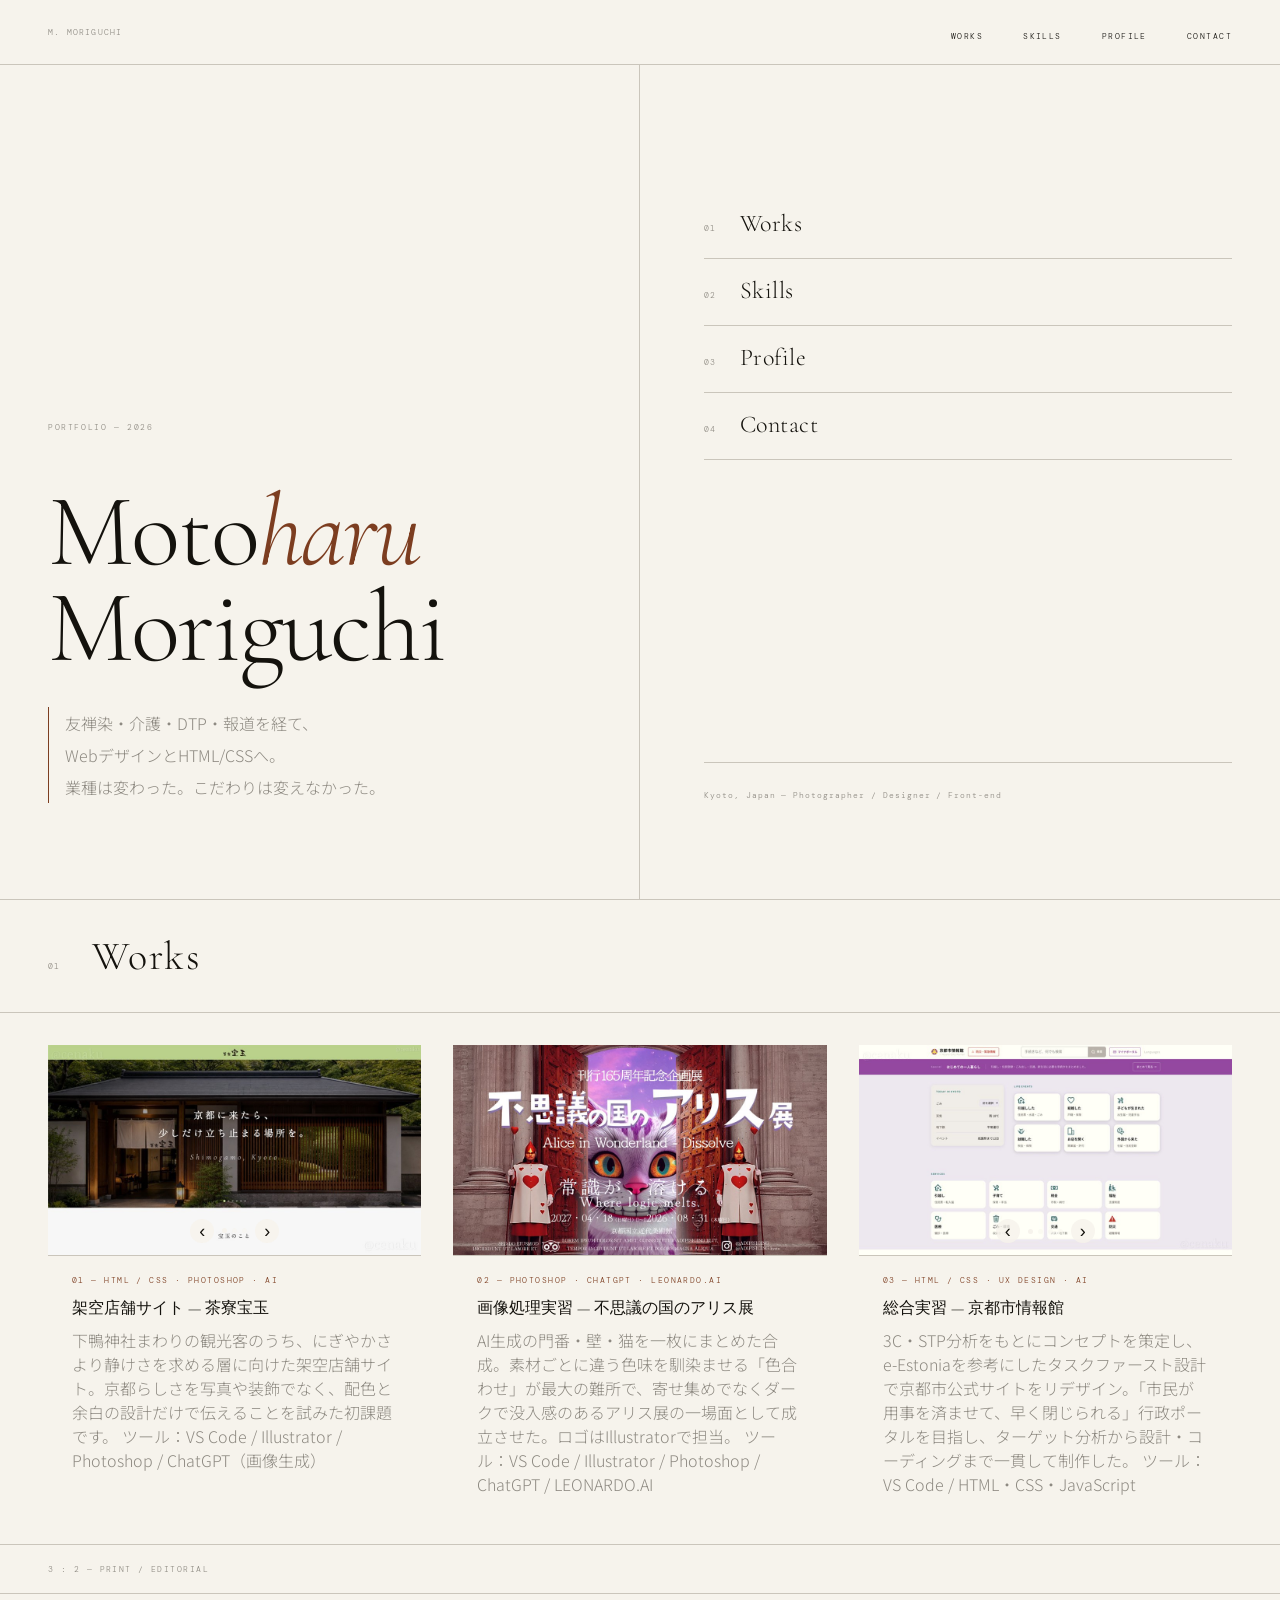
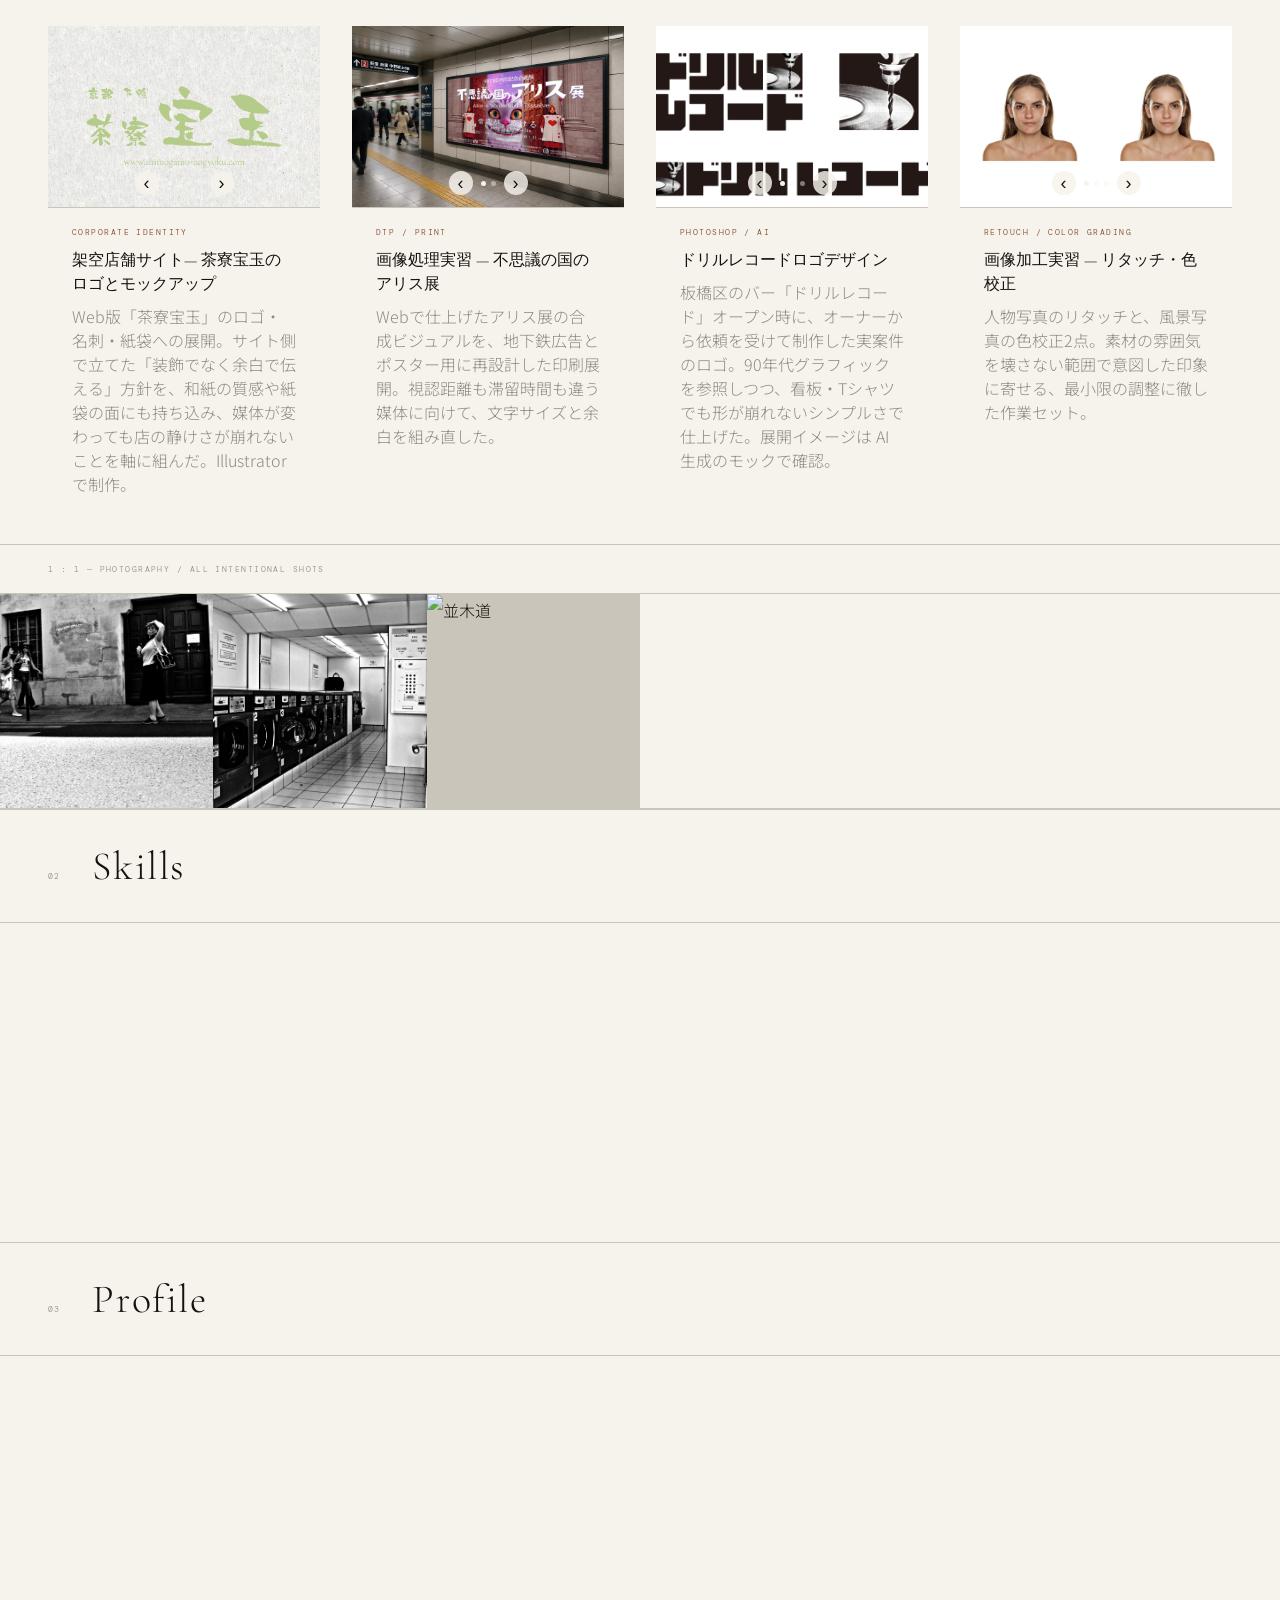
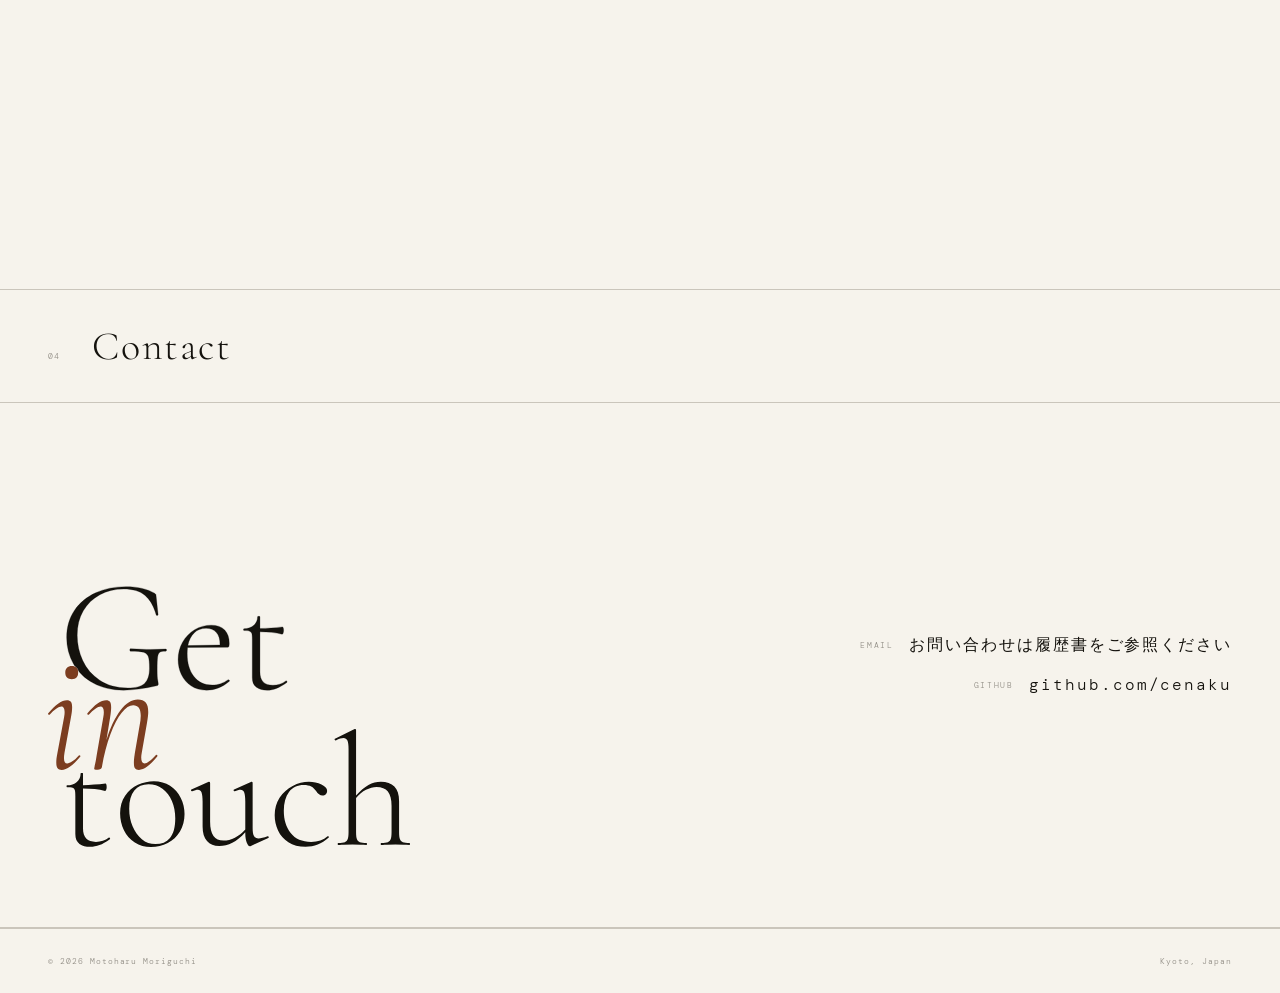
==== portfolio_index/index.html @ 26dca878 "portfolio complete" ====
<!doctype html>
<html lang="ja">
  <head>
    <meta charset="UTF-8" />
    <meta name="viewport" content="width=device-width, initial-scale=1.0" />
    <title>Motoharu Moriguchi — Portfolio</title>
    <link rel="preconnect" href="https://fonts.googleapis.com" />
    <link rel="preconnect" href="https://fonts.gstatic.com" crossorigin />
    <link
      href="https://fonts.googleapis.com/css2?family=Cormorant+Garamond:ital,wght@0,300;0,400;0,600;1,300;1,400&family=Noto+Sans+JP:wght@300;400&family=DM+Mono:wght@300;400&display=swap"
      rel="stylesheet"
    />
    <link rel="stylesheet" href="style.css" />
  </head>
  <body>
    <!-- HEADER -->
    <header>
      <div class="logo label">M. Moriguchi</div>
      <nav>
        <ul>
          <li><a href="#works">Works</a></li>
          <li><a href="#skills">Skills</a></li>
          <li><a href="#profile">Profile</a></li>
          <li><a href="#contact">Contact</a></li>
        </ul>
      </nav>
    </header>

    <!-- HERO -->
    <section id="hero">
      <div class="hero-left">
        <div class="hero-issue label">Portfolio — 2026</div>
        <h1 class="hero-name serif">Moto<em>haru</em><br />Moriguchi</h1>
        <p class="hero-desc">
          友禅染・介護・DTP・報道を経て、<br />
          WebデザインとHTML/CSSへ。<br />
          業種は変わった。こだわりは変えなかった。
        </p>
      </div>
      <div class="hero-right">
        <ul class="hero-index">
          <li>
            <a href="#works" class="hero-index-item">
              <span class="hero-index-num mono">01</span>
              <span class="hero-index-label serif">Works</span>
            </a>
          </li>
          <li>
            <a href="#skills" class="hero-index-item">
              <span class="hero-index-num mono">02</span>
              <span class="hero-index-label serif">Skills</span>
            </a>
          </li>
          <li>
            <a href="#profile" class="hero-index-item">
              <span class="hero-index-num mono">03</span>
              <span class="hero-index-label serif">Profile</span>
            </a>
          </li>
          <li>
            <a href="#contact" class="hero-index-item">
              <span class="hero-index-num mono">04</span>
              <span class="hero-index-label serif">Contact</span>
            </a>
          </li>
        </ul>
        <div class="hero-bottom mono">
          Kyoto, Japan — Photographer / Designer / Front-end
        </div>
      </div>
    </section>

    <!-- WORKS -->
    <section id="works">
      <div class="section-header">
        <span class="section-num label">01</span>
        <h2 class="section-title serif">Works</h2>
      </div>

      <div class="works-grid-wide works-list">
        <!-- 01 Saryo -->
        <li class="work-item fade-in">
          <div class="work-thumb r-16-9 work-slider" data-total="3">
            <div class="work-slides">
              <img
                src="../assets/work/work_saryo_1.jpg"
                alt="架空茶寮サイト 1"
              />
              <img
                src="../assets/work/work_saryo_2.jpg"
                alt="架空茶寮サイト 2"
              />
              <img
                src="../assets/work/work_saryo_3.jpg"
                alt="架空茶寮サイト 3"
              />
            </div>
            <div class="slider-nav">
              <button class="slider-btn slider-prev" aria-label="前へ">
                ‹
              </button>
              <div class="slider-dots">
                <span class="slider-dot active"></span>
                <span class="slider-dot"></span>
                <span class="slider-dot"></span>
              </div>
              <button class="slider-btn slider-next" aria-label="次へ">
                ›
              </button>
            </div>
          </div>
          <div class="work-meta">
            <div class="work-tag">01 — HTML / CSS · Photoshop · AI</div>
            <h3 class="work-title serif">架空店舗サイト — 茶寮宝玉</h3>
            <p class="work-desc">
              下鴨神社まわりの観光客のうち、にぎやかさより静けさを求める層に向けた架空店舗サイト。京都らしさを写真や装飾でなく、配色と余白の設計だけで伝えることを試みた初課題です。
              ツール：VS Code / Illustrator / Photoshop / ChatGPT（画像生成）
            </p>
          </div>
        </li>

        <!-- 02 Alice -->
        <li class="work-item fade-in">
          <div class="work-thumb r-16-9">
            <img
              src="../assets/work/work_alice_1.jpg"
              alt="不思議の国のアリス展"
            />
          </div>
          <div class="work-meta">
            <div class="work-tag">02 — Photoshop · ChatGPT · LEONARDO.AI</div>
            <h3 class="work-title serif">
              画像処理実習 — 不思議の国のアリス展
            </h3>
            <p class="work-desc">
              AI生成の門番・壁・猫を一枚にまとめた合成。素材ごとに違う色味を馴染ませる「色合わせ」が最大の難所で、寄せ集めでなくダークで没入感のあるアリス展の一場面として成立させた。ロゴはIllustratorで担当。
              ツール：VS Code / Illustrator / Photoshop / ChatGPT / LEONARDO.AI
            </p>
          </div>
        </li>

        <!-- 03 Kyoto -->
        <li class="work-item fade-in">
          <div class="work-thumb r-16-9 work-slider" data-total="4">
            <div class="work-slides">
              <img src="../assets/work/work_kyoto_1.jpg" alt="京都市情報館 1" />
              <img src="../assets/work/work_kyoto_2.jpg" alt="京都市情報館 2" />
              <img src="../assets/work/work_kyoto_3.jpg" alt="京都市情報館 3" />
              <img src="../assets/work/work_kyoto_4.jpg" alt="京都市情報館 4" />
            </div>
            <div class="slider-nav">
              <button class="slider-btn slider-prev" aria-label="前へ">
                ‹
              </button>
              <div class="slider-dots">
                <span class="slider-dot active"></span>
                <span class="slider-dot"></span>
                <span class="slider-dot"></span>
                <span class="slider-dot"></span>
              </div>
              <button class="slider-btn slider-next" aria-label="次へ">
                ›
              </button>
            </div>
          </div>
          <div class="work-meta">
            <div class="work-tag">03 — HTML / CSS · UX Design · AI</div>
            <h3 class="work-title serif">総合実習 — 京都市情報館</h3>
            <p class="work-desc">
              3C・STP分析をもとにコンセプトを策定し、e-Estoniaを参考にしたタスクファースト設計で京都市公式サイトをリデザイン。「市民が用事を済ませて、早く閉じられる」行政ポータルを目指し、ターゲット分析から設計・コーディングまで一貫して制作した。
              ツール：VS Code / HTML・CSS・JavaScript
            </p>
          </div>
        </li>
      </div>

      <!-- 3:2 × 3 -->
      <div class="works-group">
        <div class="works-group-label">3 : 2 — Print / Editorial</div>
        <ul class="works-grid-wide col-4 works-list">
          <li class="work-item fade-in">
            <div class="work-thumb r-3-2 work-slider" data-total="4">
              <div class="work-slides">
                <img
                  src="../assets/work/saryo_logo_washi.png"
                  alt="茶寮宝玉 ロゴ（和紙）"
                />
                <img
                  src="../assets/work/saryo_logo_washi_green.png"
                  alt="茶寮宝玉 ロゴ（緑）"
                />
                <img
                  src="../assets/work/saryo_biz-card.png"
                  alt="茶寮宝玉 名刺モックアップ"
                />
                <img
                  src="../assets/work/washi_paperbag_logo.png"
                  alt="茶寮宝玉 紙袋モックアップ"
                />
                <img
                  src="../assets/work/saryo_tea_package.png"
                  alt="茶寮宝玉 パッケージモックアップ"
                />
              </div>
              <div class="slider-nav">
                <button class="slider-btn slider-prev" aria-label="前へ">
                  ‹
                </button>
                <div class="slider-dots">
                  <span class="slider-dot active"></span>
                  <span class="slider-dot"></span>
                  <span class="slider-dot"></span>
                  <span class="slider-dot"></span>
                </div>
                <button class="slider-btn slider-next" aria-label="次へ">
                  ›
                </button>
              </div>
            </div>
            <div class="work-meta">
              <div class="work-tag">Corporate Identity</div>
              <h3 class="work-title serif">
                架空店舗サイト— 茶寮宝玉のロゴとモックアップ
              </h3>
              <p class="work-desc">
                Web版「茶寮宝玉」のロゴ・名刺・紙袋への展開。サイト側で立てた「装飾でなく余白で伝える」方針を、和紙の質感や紙袋の面にも持ち込み、媒体が変わっても店の静けさが崩れないことを軸に組んだ。Illustratorで制作。
              </p>
            </div>
          </li>
          <li class="work-item fade-in">
            <div class="work-thumb r-3-2 work-slider" data-total="2">
              <div class="work-slides">
                <img
                  src="../assets/work/alice_subway.jpg"
                  alt="不思議の国のアリス展 地下鉄ポスター"
                />
                <img
                  src="../assets/work/Alice_poster.png"
                  alt="不思議の国のアリス展 ポスター"
                />
              </div>
              <div class="slider-nav">
                <button class="slider-btn slider-prev" aria-label="前へ">
                  ‹
                </button>
                <div class="slider-dots">
                  <span class="slider-dot active"></span>
                  <span class="slider-dot"></span>
                </div>
                <button class="slider-btn slider-next" aria-label="次へ">
                  ›
                </button>
              </div>
            </div>
            <div class="work-meta">
              <div class="work-tag">DTP / Print</div>
              <h3 class="work-title serif">
                画像処理実習 — 不思議の国のアリス展
              </h3>
              <p class="work-desc">
                Webで仕上げたアリス展の合成ビジュアルを、地下鉄広告とポスター用に再設計した印刷展開。視認距離も滞留時間も違う媒体に向けて、文字サイズと余白を組み直した。
              </p>
            </div>
          </li>
          <li class="work-item fade-in">
            <div class="work-thumb r-3-2 work-slider" data-total="3">
              <div class="work-slides">
                <img
                  src="../assets/work/drill logos.png"
                  alt="drill ロゴデザイン"
                />
                <img src="../assets/work/drill_T.png" alt="drill Tシャツ" />
                <img src="../assets/work/drill_T_2.png" alt="drill Tシャツ 2" />
              </div>
              <div class="slider-nav">
                <button class="slider-btn slider-prev" aria-label="前へ">
                  ‹
                </button>
                <div class="slider-dots">
                  <span class="slider-dot active"></span>
                  <span class="slider-dot"></span>
                  <span class="slider-dot"></span>
                </div>
                <button class="slider-btn slider-next" aria-label="次へ">
                  ›
                </button>
              </div>
            </div>
            <div class="work-meta">
              <div class="work-tag">Photoshop / Ai</div>
              <h3 class="work-title serif">ドリルレコードロゴデザイン</h3>
              <p class="work-desc">
                板橋区のバー「ドリルレコード」オープン時に、オーナーから依頼を受けて制作した実案件のロゴ。90年代グラフィックを参照しつつ、看板・Tシャツでも形が崩れないシンプルさで仕上げた。展開イメージは
                AI 生成のモックで確認。
              </p>
            </div>
          </li>
          <li class="work-item fade-in">
            <div class="work-thumb r-3-2 work-slider" data-total="3">
              <div class="work-slides">
                <img
                  src="../assets/work/nikibi_work.png"
                  alt="リタッチ Before/After"
                />
                <img
                  src="../assets/work/color_work.png"
                  alt="風景色校正 紅葉"
                />
                <img
                  src="../assets/work/light_work.png"
                  alt="風景色校正 コンクリート"
                />
              </div>
              <div class="slider-nav">
                <button class="slider-btn slider-prev" aria-label="前へ">
                  ‹
                </button>
                <div class="slider-dots">
                  <span class="slider-dot active"></span>
                  <span class="slider-dot"></span>
                  <span class="slider-dot"></span>
                </div>
                <button class="slider-btn slider-next" aria-label="次へ">
                  ›
                </button>
              </div>
            </div>
            <div class="work-meta">
              <div class="work-tag">Retouch / Color Grading</div>
              <h3 class="work-title serif">画像加工実習 — リタッチ・色校正</h3>
              <p class="work-desc">
                人物写真のリタッチと、風景写真の色校正2点。素材の雰囲気を壊さない範囲で意図した印象に寄せる、最小限の調整に徹した作業セット。
              </p>
            </div>
          </li>
        </ul>
      </div>

      <!-- 1:1 × 6 -->
      <!-- 1:1 × 6 -->
      <div class="works-group">
        <div class="works-group-label">1 : 1 — Photography / All intentional shots</div>
        <ul class="works-grid-square works-list">
          <li class="work-item fade-in">
            <div class="work-thumb r-1-1">
              <img src="../assets/work/looking-rgb-2.png" alt="路地" />
              <p class="work-desc">パリ。CONTAX Tvs Digitalを持って歩いていた頃。</p>
            </div>
            <div class="work-meta">
              <div class="work-tag">Photography</div>
              <h3 class="work-title serif">路地</h3>
              <p class="work-desc"></p>
            </div>
          </li>
          <li class="work-item fade-in">
            <div class="work-thumb r-1-1">
              <img src="../assets/work/491.png" alt="コインランドリー" />
              <p class="work-desc">パリ。CONTAX Tvs Digitalを持って歩いていた頃。</p>
            </div>
            <div class="work-meta">
              <div class="work-tag">Photography</div>
              <h3 class="work-title serif">コインランドリー</h3>
              <p class="work-desc"></p>
            </div>
          </li>
          <li class="work-item fade-in">
            <div class="work-thumb r-1-1">
              <img src="../assets/work/161020HDR2.png" alt="並木道" />
              <p class="work-desc">滋賀、奥琵琶湖。秋。</p>
            </div>
            <div class="work-meta">
              <div class="work-tag">Photography</div>
              <h3 class="work-title serif">並木道</h3>
              <p class="work-desc"></p>
            </div>
          </li>
          <li class="work-item fade-in">
            <div class="work-thumb r-1-1">
              <img src="../assets/work/DSC00030.png" alt="工具" />
              <p class="work-desc">革小物制作用の道具をクローズアップ。質感と重量感を木目の背景で。Shopify販売ページ用。</p>

            </div>
            <div class="work-meta">
              <div class="work-tag">Photography</div>
              <h3 class="work-title serif">工具</h3>
              <p class="work-desc"></p>
            </div>
          </li>
          <li class="work-item fade-in">
            <div class="work-thumb r-1-1">
              <img src="../assets/work/SDIM0994.png" alt="紫陽花" />
              <p class="work-desc">野外、木漏れ日のみ。フラッシュなし。背景を限界まで整理した。</p>
            </div>
            <div class="work-meta">
              <div class="work-tag">Photography</div>
              <h3 class="work-title serif">紫陽花</h3>
              <p class="work-desc"></p>
            </div>
          </li>
          <li class="work-item fade-in">
            <div class="work-thumb r-1-1">
              <img src="../assets/work/SDIM1585-2.png" alt="壁" />
              <p class="work-desc">京都駅バス停付近。光と色の重なりを狙った一枚。</p>
            </div>
            <div class="work-meta">
              <div class="work-tag">Photography</div>
              <h3 class="work-title serif">フェンス</h3>
              <p class="work-desc"></p>
            </div>
          </li>
        </ul>
      </div>
    </section>

    <!-- SKILLS -->
    <section id="skills">
      <div class="section-header">
        <span class="section-num label">02</span>
        <h2 class="section-title serif">Skills</h2>
      </div>
      <div class="skills-inner">
        <div class="skills-col fade-in">
          <div class="skills-col-title label">Design & Production</div>
          <ul class="skill-list">
            <li class="skill-row">
              <span class="skill-name">Photoshop</span>
              <div class="skill-right">
                <div class="skill-level">
                  <div class="skill-fill" style="width: 80%"></div>
                </div>
                <span class="skill-tier">実務</span>
              </div>
            </li>
            <li class="skill-row">
              <span class="skill-name">Illustrator</span>
              <div class="skill-right">
                <div class="skill-level">
                  <div class="skill-fill" style="width: 80%"></div>
                </div>
                <span class="skill-tier">実務</span>
              </div>
            </li>
            <li class="skill-row">
              <span class="skill-name">DTP / Print Output</span>
              <div class="skill-right">
                <div class="skill-level">
                  <div class="skill-fill" style="width: 100%"></div>
                </div>
                <span class="skill-tier">実務</span>
              </div>
            </li>
          </ul>
        </div>
        <div class="skills-col fade-in">
          <div class="skills-col-title label">Web & Code</div>
          <ul class="skill-list">
            <li class="skill-row">
              <span class="skill-name">HTML / CSS</span>
              <div class="skill-right">
                <div class="skill-level">
                  <div class="skill-fill" style="width: 60%"></div>
                </div>
                <span class="skill-tier">訓練</span>
              </div>
            </li>
            <li class="skill-row">
              <span class="skill-name">Web Editing</span>
              <div class="skill-right">
                <div class="skill-level">
                  <div class="skill-fill" style="width: 80%"></div>
                </div>
                <span class="skill-tier">実務</span>
              </div>
            </li>
            <li class="skill-row">
              <span class="skill-name">AI Tools</span>
              <div class="skill-right">
                <div class="skill-level">
                  <div class="skill-fill" style="width: 80%"></div>
                </div>
                <span class="skill-tier">自学</span>
              </div>
            </li>
          </ul>
        </div>
      </div>
    </section>

    <!-- PROFILE -->
    <section id="profile">
      <div class="section-header">
        <span class="section-num label">03</span>
        <h2 class="section-title serif">Profile</h2>
      </div>
      <div class="profile-inner">
        <div class="profile-main fade-in">
          <p class="profile-lead serif">
            異色に見えるキャリアが、<br />
            自分の中では<em>一本の線</em>でつながっています。
          </p>
          <p class="profile-body">
            友禅染の職人として10年。先を読んで今の一手を決める「段取り」の感覚は、介護・DTP・新聞社のWeb編集と業種が変わっても変えていません。今はHTML/CSSを軸に、これまでの経験を束ねられる環境を探しています。
          </p>
        </div>
        <div class="profile-side fade-in">
          <div class="profile-side-title label">Career</div>
          <ul class="career-list">
            <li class="career-item">
              <div class="career-year mono">2003 – 2012</div>
              <div class="career-role">友禅染職人 / 森口華弘</div>
            </li>
            <li class="career-item">
              <div class="career-year mono">2014 – 2019</div>
              <div class="career-role">介護福祉士 / SOMPOケア</div>
            </li>
            <li class="career-item">
              <div class="career-year mono">2021 – 2022</div>
              <div class="career-role">印刷出力 / Pod株式会社</div>
            </li>
            <li class="career-item">
              <div class="career-year mono">2022 – 2025</div>
              <div class="career-role">Web編集 / 京都新聞社</div>
            </li>
            <li class="career-item">
              <div class="career-year mono">2026 –04</div>
              <div class="career-role">Web制作 職業訓練修了</div>
            </li>
          </ul>
        </div>
      </div>
    </section>

    <!-- CONTACT -->
    <section id="contact">
      <div class="section-header">
        <span class="section-num label">04</span>
        <h2 class="section-title serif">Contact</h2>
      </div>
      <div class="contact-inner">
        <img
          src="../assets/get_in_touch.svg"
          alt="Get in touch."
          class="contact-headline-svg"
        />
        <ul class="contact-links">
          <li>
            <a href="#" class="contact-link">
              <span class="contact-link-label">Email</span>
              お問い合わせは履歴書をご参照ください
            </a>
          </li>
          <li>
            <a
              href="https://github.com/ユーザー名"
              class="contact-link"
              target="_blank"
            >
              <span class="contact-link-label">GitHub</span>
              github.com/cenaku
            </a>
          </li>
        </ul>
      </div>
    </section>

    <!-- MODAL -->
    <div id="work-modal" aria-hidden="true">
      <div class="work-modal-overlay"></div>
      <div class="work-modal-inner">
        <button class="work-modal-close" aria-label="閉じる">×</button>
        <div class="work-modal-slider">
          <div class="work-modal-slides"></div>
          <div class="modal-nav">
            <button class="modal-btn modal-prev" aria-label="前へ">‹</button>
            <button class="modal-btn modal-next" aria-label="次へ">›</button>
          </div>
          <div class="work-modal-dots"></div>
        </div>
        <div class="work-modal-meta">
          <div class="work-modal-tag"></div>
          <h3 class="work-modal-title serif"></h3>
          <p class="work-modal-desc"></p>
          <div class="work-modal-counter mono"></div>
        </div>
      </div>
    </div>

    <!-- FOOTER -->
    <footer>
      <span class="mono">© 2026 Motoharu Moriguchi</span>
      <span class="mono">Kyoto, Japan</span>
    </footer>

    <script>
      // Fade-in
      const observer = new IntersectionObserver(
        (entries) => {
          entries.forEach((entry, i) => {
            if (entry.isIntersecting) {
              setTimeout(() => entry.target.classList.add("visible"), i * 100);
            }
          });
        },
        { threshold: 0.1 },
      );
      document
        .querySelectorAll(".fade-in")
        .forEach((el) => observer.observe(el));

      // Card thumbnail sliders
      document.querySelectorAll(".work-slider").forEach((slider) => {
        const slides = slider.querySelector(".work-slides");
        const dots = slider.querySelectorAll(".slider-dot");
        const total = parseInt(slider.dataset.total);
        let current = 0;

        function goTo(n) {
          current = (n + total) % total;
          slides.style.transform = `translateX(-${current * 100}%)`;
          dots.forEach((d, i) => d.classList.toggle("active", i === current));
          slider.dataset.current = current;
        }

        slider.querySelector(".slider-prev").addEventListener("click", (e) => {
          e.stopPropagation();
          goTo(current - 1);
        });
        slider.querySelector(".slider-next").addEventListener("click", (e) => {
          e.stopPropagation();
          goTo(current + 1);
        });
        dots.forEach((dot, i) => {
          dot.addEventListener("click", (e) => {
            e.stopPropagation();
            goTo(i);
          });
        });
      });

      // Modal
      const modal = document.getElementById("work-modal");
      const mSlides = modal.querySelector(".work-modal-slides");
      const mDots = modal.querySelector(".work-modal-dots");
      const mTag = modal.querySelector(".work-modal-tag");
      const mTitle = modal.querySelector(".work-modal-title");
      const mDesc = modal.querySelector(".work-modal-desc");
      const mCounter = modal.querySelector(".work-modal-counter");
      const mNav = modal.querySelector(".modal-nav");
      let mCurrent = 0,
        mTotal = 0;

      function mGoTo(n) {
        mCurrent = (n + mTotal) % mTotal;
        mSlides.style.transform = `translateX(-${mCurrent * 100}%)`;
        mDots
          .querySelectorAll(".modal-dot")
          .forEach((d, i) => d.classList.toggle("active", i === mCurrent));
        mCounter.textContent = mTotal > 1 ? `${mCurrent + 1} / ${mTotal}` : "";
      }

      function openModal(item) {
        const imgs = item.querySelectorAll(".work-thumb img");
        mTotal = imgs.length;

        mSlides.innerHTML = "";
        imgs.forEach((img) => {
          const div = document.createElement("div");
          div.className = "work-modal-slide";
          const im = document.createElement("img");
          im.src = img.src;
          im.alt = img.alt;
          div.appendChild(im);
          mSlides.appendChild(div);
        });

        mDots.innerHTML = "";
        if (mTotal > 1) {
          for (let i = 0; i < mTotal; i++) {
            const dot = document.createElement("span");
            dot.className = "modal-dot" + (i === 0 ? " active" : "");
            dot.addEventListener("click", (e) => {
              e.stopPropagation();
              mGoTo(i);
            });
            mDots.appendChild(dot);
          }
        }

        mTag.textContent = item.querySelector(".work-tag").textContent;
        mTitle.textContent = item.querySelector(".work-title").textContent;
        mDesc.textContent = item.querySelector(".work-desc").textContent;
        mNav.style.display = mTotal > 1 ? "" : "none";

        const sliderEl = item.querySelector(".work-slider");
        const startIdx = sliderEl
          ? parseInt(sliderEl.dataset.current || "0")
          : 0;

        modal.classList.add("is-open");
        modal.setAttribute("aria-hidden", "false");
        document.body.style.overflow = "hidden";
        mGoTo(startIdx);
      }

      function closeModal() {
        modal.classList.remove("is-open");
        modal.setAttribute("aria-hidden", "true");
        document.body.style.overflow = "";
      }

      document.querySelectorAll(".work-item").forEach((item) => {
        item.addEventListener("click", () => openModal(item));
      });
      modal.addEventListener("click", (e) => {
        if (!e.target.closest(".work-modal-inner")) closeModal();
      });
      modal
        .querySelector(".work-modal-close")
        .addEventListener("click", closeModal);
      modal.querySelector(".modal-prev").addEventListener("click", (e) => {
        e.stopPropagation();
        mGoTo(mCurrent - 1);
      });
      modal.querySelector(".modal-next").addEventListener("click", (e) => {
        e.stopPropagation();
        mGoTo(mCurrent + 1);
      });

      document.addEventListener("keydown", (e) => {
        if (!modal.classList.contains("is-open")) return;
        if (e.key === "Escape") closeModal();
        if (e.key === "ArrowLeft") mGoTo(mCurrent - 1);
        if (e.key === "ArrowRight") mGoTo(mCurrent + 1);
      });
    </script>
  </body>
</html>
---- portfolio_index/style.css ----
/* ============================================
   8px GRID SYSTEM
   font-size : 8 / 16 / 24 / 32 / 40 / 48 / 56 / 64 / 72 / 80 / 96 / 112px
   spacing   : 8 / 16 / 24 / 32 / 40 / 48 / 56 / 64 / 80 / 96 / 112 / 128px
   line-height: 16 / 24 / 32 / 40 / 48 / 56 / 64 / 80 / 96px
   clamp() 内の最小・最大も8の倍数で指定
============================================ */

:root {
  --ink: #14120d;
  --paper: #f6f3ec;
  --accent: #7c3d20;
  --muted: #8e8a82;
  --rule: #cac5bb;
  --surface: rgba(124, 61, 32, 0.04);
}

*, *::before, *::after { box-sizing: border-box; margin: 0; padding: 0; }
html { scroll-behavior: smooth; }

body {
  background: var(--paper);
  color: var(--ink);
  font-family: 'Noto Sans JP', sans-serif;
  font-weight: 300;
  font-size: 16px;       /* 8×2 */
  line-height: 32px;     /* 8×4 */
  overflow-x: hidden;
}

/* ── UTILITY ── */
.label {
  font-family: 'DM Mono', monospace;
  font-size: 8px;        /* 8×1 */
  line-height: 16px;     /* 8×2 */
  color: var(--muted);
  letter-spacing: 0.15em;
  text-transform: uppercase;
}

.mono {
  font-family: 'DM Mono', monospace;
  font-size: 8px;        /* 8×1 */
  line-height: 16px;
  color: var(--muted);
  letter-spacing: 0.12em;
}

.serif {
  font-family: 'Cormorant Garamond', serif;
  font-weight: 300;
}

nav ul,
.hero-index,
.contact-links,
.works-list,
.skill-list,
.career-list {
  list-style: none;
  padding: 0;
  margin: 0;
}

/* ── HEADER ── */
header {
  position: fixed;
  top: 0; left: 0; right: 0;
  z-index: 100;
  display: flex;
  justify-content: space-between;
  align-items: center;
  padding: 16px 48px;    /* 8×2 / 8×6 */
  border-bottom: 1px solid var(--rule);
  background: rgba(246, 243, 236, 0.94);
  backdrop-filter: blur(8px);
}

nav ul { display: flex; gap: 40px; } /* 8×5 */

nav a {
  font-family: 'DM Mono', monospace;
  font-size: 8px;        /* 8×1 */
  line-height: 16px;
  letter-spacing: 0.18em;
  text-transform: uppercase;
  color: var(--ink);
  text-decoration: none;
  position: relative;
  padding-bottom: 2px;
  transition: color 0.25s;
}

nav a::after {
  content: '';
  position: absolute;
  left: 0; bottom: 0;
  width: 0; height: 1px;
  background: var(--accent);
  transition: width 0.3s cubic-bezier(0.4, 0, 0.2, 1);
}
nav a:hover { color: var(--accent); }
nav a:hover::after { width: 100%; }

/* ── HERO ── */
#hero {
  min-height: 100vh;
  display: grid;
  grid-template-columns: 1fr 1fr;
  border-bottom: 1px solid var(--rule);
  padding-top: 64px;     /* header height 8×8 */
}

.hero-left {
  padding: 128px 64px 96px 48px; /* 8×16 / 8×8 / 8×12 / 8×6 */
  display: flex;
  flex-direction: column;
  justify-content: flex-end;
  border-right: 1px solid var(--rule);
}

.hero-issue {
  letter-spacing: 0.2em;
  margin-bottom: 48px;   /* 8×6 */
}

.hero-name {
  font-size: clamp(64px, 8vw, 112px); /* 8×8 〜 8×14 */
  line-height: 96px;     /* 8×12 */
  letter-spacing: -0.02em;
  margin-bottom: 32px;   /* 8×4 */
}

.hero-name em { font-style: italic; color: var(--accent); }

.hero-desc {
  max-width: 48ch;
  font-size: 16px;       /* 8×2 */
  line-height: 32px;     /* 8×4 */
  color: var(--muted);
  border-left: 1px solid var(--accent);
  padding-left: 16px;    /* 8×2 */
}

.hero-right {
  padding: 128px 48px 96px 64px;
  display: flex;
  flex-direction: column;
  justify-content: space-between;
}

.hero-index { display: flex; flex-direction: column; gap: 0; }

.hero-index-item {
  display: flex;
  align-items: baseline;
  gap: 24px;             /* 8×3 */
  padding: 16px 0;       /* 8×2 */
  border-bottom: 1px solid var(--rule);
  text-decoration: none;
  color: var(--ink);
  transition: color 0.25s, padding-left 0.25s cubic-bezier(0.4, 0, 0.2, 1);
}

.hero-index-item::after {
  content: '→';
  font-family: 'Cormorant Garamond', serif;
  font-size: 16px;       /* 8×2 */
  margin-left: auto;
  opacity: 0;
  transform: translateX(-8px); /* 8×1 */
  transition: opacity 0.25s, transform 0.25s cubic-bezier(0.4, 0, 0.2, 1);
}

.hero-index-item:hover { color: var(--accent); padding-left: 8px; } /* 8×1 */
.hero-index-item:hover::after { opacity: 1; transform: translateX(0); }

.hero-index-num { min-width: 2ch; }

.hero-index-label {
  font-size: 24px;       /* 8×3 */
  line-height: 32px;     /* 8×4 */
  letter-spacing: 0.02em;
}

.hero-bottom { padding-top: 24px; border-top: 1px solid var(--rule); } /* 8×3 */

/* ── SECTION BASE ── */
section { border-bottom: 1px solid var(--rule); }

.section-header {
  display: flex;
  align-items: baseline;
  gap: 32px;             /* 8×4 */
  padding: 32px 48px;    /* 8×4 / 8×6 */
  border-bottom: 1px solid var(--rule);
}

.section-title {
  font-size: 40px;       /* 8×5 */
  line-height: 48px;     /* 8×6 */
  letter-spacing: 0.04em;
}

/* ── WORKS ── */
.works-group-label {
  font-family: 'DM Mono', monospace;
  font-size: 8px;        /* 8×1 */
  line-height: 16px;
  letter-spacing: 0.18em;
  text-transform: uppercase;
  color: var(--muted);
  padding: 16px 48px;    /* 8×2 / 8×6 */
  border-bottom: 1px solid var(--rule);
}

.works-grid-wide {
  display: grid;
  grid-template-columns: repeat(3, 1fr);
  gap: 32px;             /* 8×4 */
  padding: 32px 48px;    /* 8×4 / 8×6 */
  border-bottom: 1px solid var(--rule);
}

.works-grid-wide.col-4 { grid-template-columns: repeat(4, 1fr); }

.works-grid-square {
  display: grid;
  grid-template-columns: repeat(6, 1fr);
  border-bottom: 1px solid var(--rule);
}



.work-item {
  cursor: pointer;
  position: relative;
  transition: background 0.3s, transform 0.35s cubic-bezier(0.4, 0, 0.2, 1), box-shadow 0.35s cubic-bezier(0.4, 0, 0.2, 1);
  overflow: hidden;
}


.work-item:hover {
  background: var(--surface);
  transform: translateY(-3px);
  box-shadow: 0 12px 40px rgba(20, 18, 13, 0.07);
  z-index: 1;
}

.work-thumb {
  width: 100%;
  background: var(--rule);
  overflow: hidden;
  position: relative;
}

.work-thumb.r-16-9 { aspect-ratio: 16/9; }
.work-thumb.r-3-2  { aspect-ratio: 3/2; }
.work-thumb.r-1-1  { aspect-ratio: 1/1; }

.work-thumb::after {
  content: 'VIEW';
  position: absolute;
  inset: 0;
  background: rgba(20, 18, 13, 0);
  display: grid;
  place-items: center;
  font-family: 'DM Mono', monospace;
  font-size: 8px;        /* 8×1 */
  letter-spacing: 0.28em;
  color: transparent;
  transition: background 0.35s ease, color 0.35s ease;
}

.work-item:hover .work-thumb::after {
  background: rgba(20, 18, 13, 0.4);
  color: var(--paper);
}

.work-thumb img {
  width: 100%;
  height: 100%;
  object-fit: cover;
  display: block;
}

/* ── SLIDER ── */
.work-slider { overflow: hidden; }

.work-slides {
  display: flex;
  height: 100%;
  transition: transform 0.45s cubic-bezier(0.4, 0, 0.2, 1);
  will-change: transform;
}

.work-slides img {
  flex-shrink: 0;
  width: 100%;
  height: 100%;
  object-fit: cover;
}

.work-thumb::after { pointer-events: none; }

.slider-nav {
  position: absolute;
  bottom: 12px;
  left: 0; right: 0;
  display: flex;
  align-items: center;
  justify-content: center;
  gap: 8px;
  z-index: 2;
  pointer-events: none;
}

.slider-btn {
  pointer-events: auto;
  background: rgba(246, 243, 236, 0.82);
  border: none;
  width: 24px; height: 24px;
  border-radius: 50%;
  cursor: pointer;
  font-size: 18px;
  line-height: 1;
  color: var(--ink);
  display: flex;
  align-items: center;
  justify-content: center;
  transition: background 0.2s;
}

.slider-btn:hover { background: var(--paper); }

.slider-dots {
  display: flex;
  gap: 5px;
  pointer-events: auto;
}

.slider-dot {
  width: 5px; height: 5px;
  border-radius: 50%;
  background: rgba(246, 243, 236, 0.45);
  cursor: pointer;
  transition: background 0.2s;
}

.slider-dot.active { background: var(--paper); }

.work-thumb-placeholder {
  width: 100%;
  height: 100%;
  display: flex;
  align-items: center;
  justify-content: center;
  font-family: 'DM Mono', monospace;
  font-size: 8px;        /* 8×1 */
  color: var(--muted);
  letter-spacing: 0.1em;
}

.work-meta {
  padding: 16px 24px;    /* 8×2 / 8×3 */
  border-top: 1px solid var(--rule);
}

.works-grid-square .work-meta { display: none; }

.work-tag {
  font-family: 'DM Mono', monospace;
  font-size: 8px;        /* 8×1 */
  line-height: 16px;
  letter-spacing: 0.18em;
  color: var(--accent);
  text-transform: uppercase;
  margin-bottom: 8px;    /* 8×1 */
}

.work-title {
  font-size: 16px;       /* 8×2 */
  line-height: 24px;     /* 8×3 */
  font-weight: 400;
  margin-bottom: 8px;    /* 8×1 */
}

.work-desc {
  font-size: 16px;       /* 8×2 */
  line-height: 24px;     /* 8×3 */
  color: var(--muted);
}

/* ── SKILLS ── */
#skills .skills-inner { display: grid; grid-template-columns: 1fr 1fr; }

.skills-col {
  padding: 48px;         /* 8×6 */
  border-right: 1px solid var(--rule);
}
.skills-col:last-child { border-right: none; }

.skills-col-title { margin-bottom: 32px; } /* 8×4 */

.skill-row {
  display: flex;
  align-items: baseline;
  justify-content: space-between;
  padding: 16px 0;       /* 8×2 */
  border-bottom: 1px solid var(--rule);
}

.skill-name {
  font-size: 16px;       /* 8×2 */
  line-height: 24px;
}

.skill-right {
  display: flex;
  align-items: center;
  gap: 10px;
}

.skill-level {
  width: 64px;
  height: 3px;
  background: var(--rule);
  position: relative;
  overflow: hidden;
}

.skill-fill {
  position: absolute;
  left: 0; top: 0; bottom: 0;
  background: linear-gradient(to right, #4a2010, var(--accent), transparent);
}

.skill-tier {
  font-family: 'DM Mono', monospace;
  font-size: 8px;
  line-height: 16px;
  letter-spacing: 0.15em;
  color: var(--muted);
}

/* ── PROFILE ── */
#profile .profile-inner { display: grid; grid-template-columns: 2fr 1fr; }

.profile-main {
  padding: 64px 48px;    /* 8×8 / 8×6 */
  border-right: 1px solid var(--rule);
}

.profile-lead {
  font-size: clamp(24px, 2.5vw, 32px); /* 8×3 〜 8×4 */
  line-height: 48px;     /* 8×6 */
  margin-bottom: 48px;   /* 8×6 */
}

.profile-lead em { font-style: italic; color: var(--accent); }

.profile-body {
  font-size: 16px;       /* 8×2 */
  line-height: 32px;     /* 8×4 */
  color: var(--muted);
  max-width: 60ch;
}

.profile-side { padding: 64px 48px; } /* 8×8 / 8×6 */

.profile-side-title { margin-bottom: 24px; } /* 8×3 */

.career-item {
  padding: 16px 0;       /* 8×2 */
  border-bottom: 1px solid var(--rule);
  transition: padding-left 0.2s cubic-bezier(0.4, 0, 0.2, 1);
}

.career-item:hover { padding-left: 8px; } /* 8×1 */

.career-role {
  font-size: 16px;       /* 8×2 */
  line-height: 24px;     /* 8×3 */
}

/* ── CONTACT ── */
#contact .contact-inner {
  padding: 80px 48px;    /* 8×10 / 8×6 */
  display: flex;
  align-items: center;
  justify-content: space-between;
}

.contact-headline-svg {
  width: 100%;
  max-width: 796px;
  height: auto;
  display: block;
}

.contact-links {
  display: flex;
  flex-direction: column;
  gap: 16px;             /* 8×2 */
  align-items: flex-end;
}

.contact-link {
  font-family: 'DM Mono', monospace;
  font-size: 16px;       /* 8×2 */
  line-height: 24px;
  letter-spacing: 0.12em;
  color: var(--ink);
  text-decoration: none;
  display: flex;
  align-items: center;
  gap: 16px;             /* 8×2 */
  transition: color 0.25s;
}

.contact-link:hover { color: var(--accent); }

.contact-link-label {
  font-size: 8px;        /* 8×1 */
  line-height: 16px;
  color: var(--muted);
  letter-spacing: 0.2em;
  text-transform: uppercase;
}

/* ── FOOTER ── */
footer {
  padding: 24px 48px;    /* 8×3 / 8×6 */
  display: flex;
  justify-content: space-between;
  align-items: center;
  border-top: 1px solid var(--rule);
}

/* ── MODAL ── */
#work-modal {
  position: fixed;
  inset: 0;
  z-index: 200;
  display: flex;
  align-items: center;
  justify-content: center;
  padding: 24px;         /* 8×3 */
  visibility: hidden;
  opacity: 0;
  overscroll-behavior: contain;
  transition: opacity 0.3s ease, visibility 0.3s ease;
}

#work-modal.is-open { visibility: visible; opacity: 1; }

.work-modal-overlay {
  position: absolute;
  inset: 0;
  background: rgba(20, 18, 13, 0.88);
  cursor: pointer;
}

.work-modal-inner {
  position: relative;
  z-index: 1;
  background: var(--paper);
  width: 100%;
  max-width: 960px;
  max-height: calc(100vh - 48px); /* 8×6 */
  overflow-y: auto;
  transform: translateY(24px);    /* 8×3 */
  transition: transform 0.35s cubic-bezier(0.4, 0, 0.2, 1);
}

#work-modal.is-open .work-modal-inner { transform: none; }

.work-modal-close {
  position: absolute;
  top: 16px; right: 16px; /* 8×2 */
  z-index: 3;
  background: rgba(246, 243, 236, 0.82);
  border: none;
  width: 32px; height: 32px; /* 8×4 */
  border-radius: 50%;
  cursor: pointer;
  font-size: 18px;
  color: var(--ink);
  display: flex;
  align-items: center;
  justify-content: center;
  transition: background 0.2s;
}

.work-modal-close:hover { background: var(--paper); }

.work-modal-slider {
  position: relative;
  aspect-ratio: 16 / 9;
  overflow: hidden;
  background: var(--ink);
}

.work-modal-slides {
  display: flex;
  height: 100%;
  transition: transform 0.45s cubic-bezier(0.4, 0, 0.2, 1);
  will-change: transform;
}

.work-modal-slide { flex-shrink: 0; width: 100%; height: 100%; }

.work-modal-slide img { width: 100%; height: 100%; object-fit: contain; display: block; }

.modal-nav {
  position: absolute;
  inset: 0;
  pointer-events: none;
  display: flex;
  align-items: center;
  justify-content: space-between;
  padding: 0 16px;       /* 8×2 */
  z-index: 2;
}

.modal-btn {
  pointer-events: auto;
  background: rgba(246, 243, 236, 0.82);
  border: none;
  width: 40px; height: 40px; /* 8×5 */
  border-radius: 50%;
  cursor: pointer;
  font-size: 24px;
  line-height: 1;
  color: var(--ink);
  display: flex;
  align-items: center;
  justify-content: center;
  transition: background 0.2s;
}

.modal-btn:hover { background: var(--paper); }

.work-modal-dots {
  position: absolute;
  bottom: 12px;          /* 8×1.5 */
  left: 0; right: 0;
  display: flex;
  justify-content: center;
  gap: 6px;
  z-index: 2;
}

.modal-dot {
  width: 6px; height: 6px;
  border-radius: 50%;
  background: rgba(246, 243, 236, 0.4);
  cursor: pointer;
  transition: background 0.2s;
}

.modal-dot.active { background: var(--paper); }

.work-modal-meta {
  padding: 24px 32px;    /* 8×3 / 8×4 */
  border-top: 1px solid var(--rule);
}

.work-modal-tag {
  font-family: 'DM Mono', monospace;
  font-size: 8px;        /* 8×1 */
  line-height: 16px;
  letter-spacing: 0.18em;
  text-transform: uppercase;
  color: var(--accent);
  margin-bottom: 8px;    /* 8×1 */
}

.work-modal-title {
  font-size: 24px;       /* 8×3 */
  line-height: 32px;     /* 8×4 */
  font-weight: 300;
  margin-bottom: 8px;    /* 8×1 */
}

.work-modal-desc {
  font-size: 16px;       /* 8×2 */
  line-height: 32px;     /* 8×4 */
  color: var(--muted);
  margin-bottom: 16px;   /* 8×2 */
}

.work-modal-counter { text-align: right; }

/* ── FADE IN ── */
.fade-in {
  opacity: 0;
  transform: translateY(16px); /* 8×2 */
  transition: opacity 0.75s cubic-bezier(0.4, 0, 0.2, 1), transform 0.75s cubic-bezier(0.4, 0, 0.2, 1);
}
.fade-in.visible { opacity: 1; transform: none; }

/* ── RESPONSIVE ── */
@media (max-width: 768px) {
  header { padding: 16px 24px; }
  nav ul { gap: 16px; }

  #hero { grid-template-columns: 1fr; }
  .hero-left {
    padding: 88px 24px 40px;
    border-right: none;
    border-bottom: 1px solid var(--rule);
  }
  .hero-issue { margin-bottom: 32px; }
  .hero-name {
    font-size: clamp(40px, 11vw, 64px);
    line-height: 56px;
    margin-bottom: 24px;
  }
  .hero-right { padding: 40px 24px; }
  .hero-index-item { padding: 16px 0; }
  .hero-index-label { font-size: 24px; line-height: 32px; }

  .section-header { padding: 16px 24px; }
  .section-title { font-size: 32px; line-height: 40px; }

  .works-grid-wide { grid-template-columns: 1fr; gap: 24px; padding: 24px; }
  .works-grid-wide.col-4 { grid-template-columns: repeat(2, 1fr); }
  .works-grid-square { grid-template-columns: repeat(3, 1fr); }

  #skills .skills-inner { grid-template-columns: 1fr; }
  .skills-col { border-right: none; border-bottom: 1px solid var(--rule); padding: 32px 24px; }

  #profile .profile-inner { grid-template-columns: 1fr; }
  .profile-main { border-right: none; border-bottom: 1px solid var(--rule); padding: 40px 24px; }
  .profile-lead { font-size: clamp(24px, 4.5vw, 32px); line-height: 40px; margin-bottom: 32px; }
  .profile-side { padding: 40px 24px; }

  #contact .contact-inner {
    flex-direction: column;
    gap: 40px;
    align-items: flex-start;
    padding: 48px 24px;
  }
  .contact-links { align-items: flex-start; }

  footer { padding: 24px; flex-direction: column; gap: 8px; align-items: flex-start; }
}

@media (hover: none) {
  .work-item:hover { transform: none; box-shadow: none; background: transparent; }
  .hero-index-item:hover { padding-left: 0; }
  .hero-index-item:hover::after { opacity: 0; transform: translateX(-8px); }
  .career-item:hover { padding-left: 0; }
}
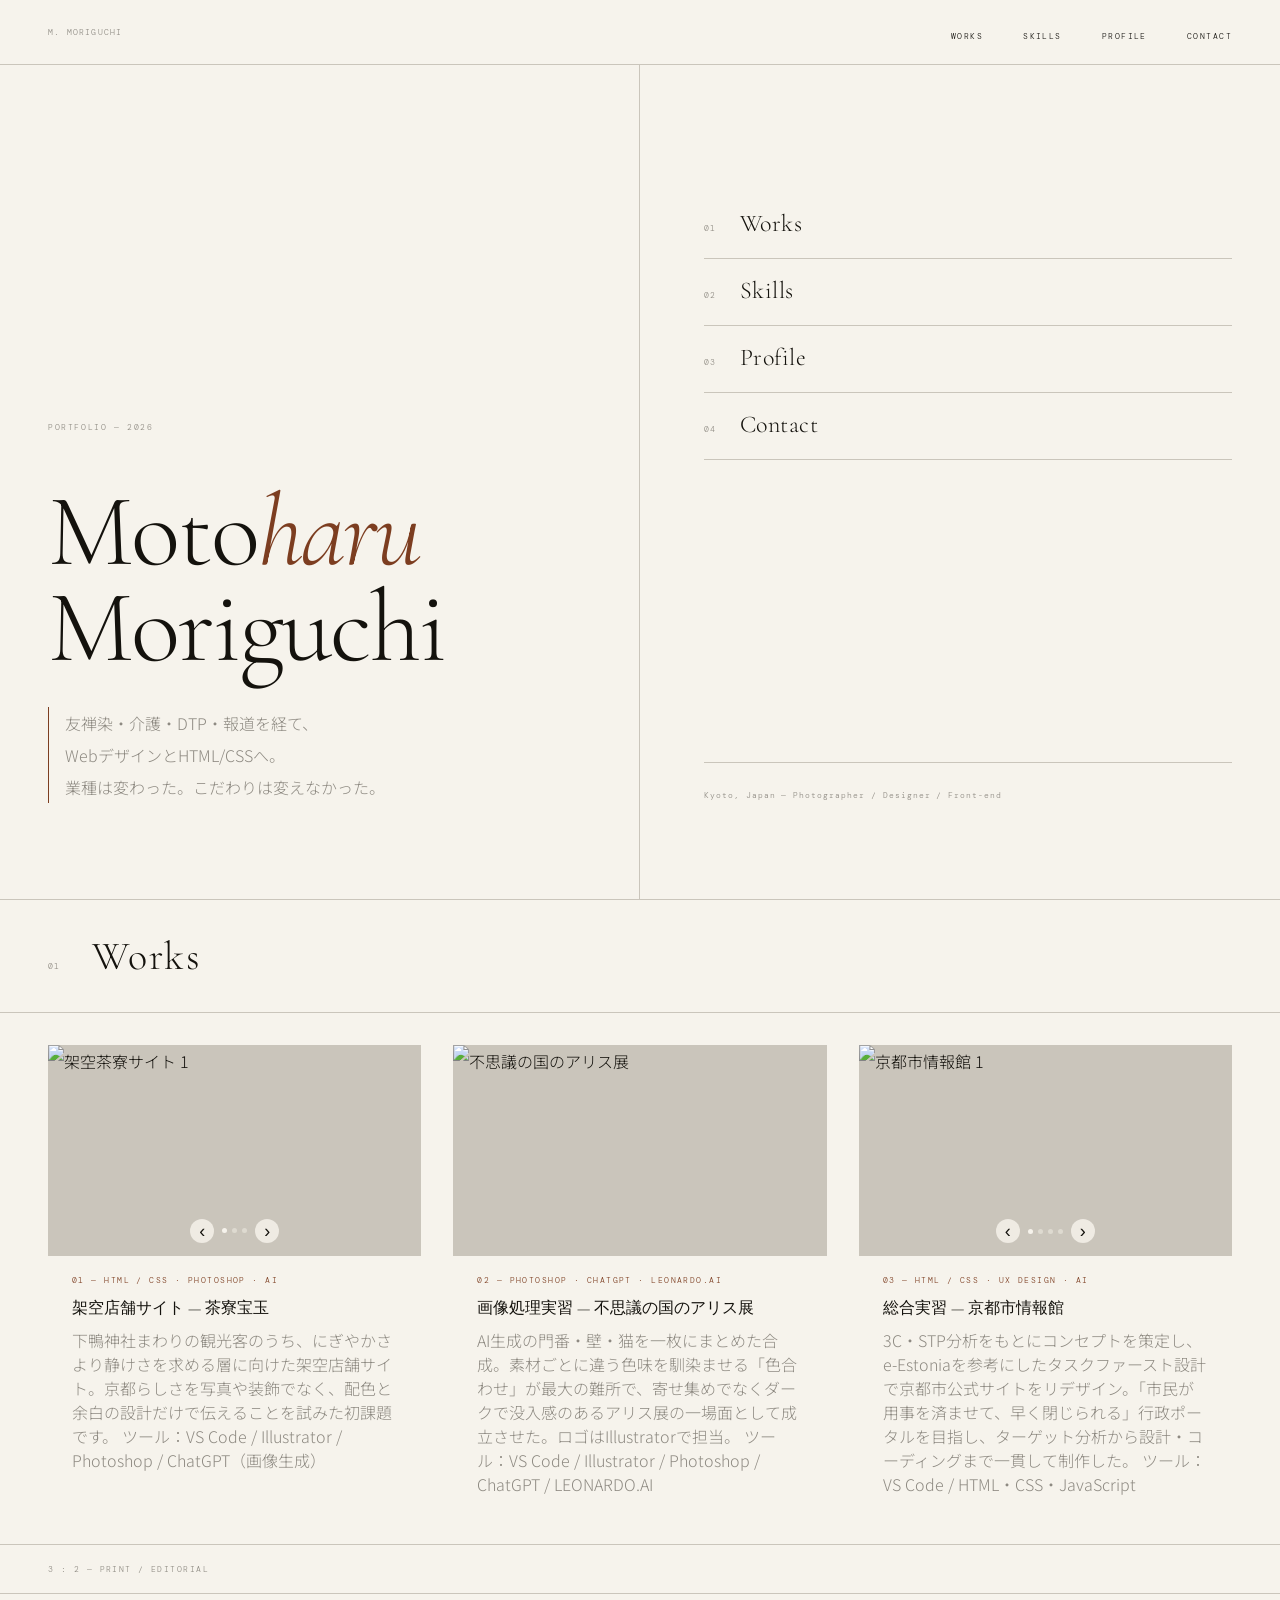
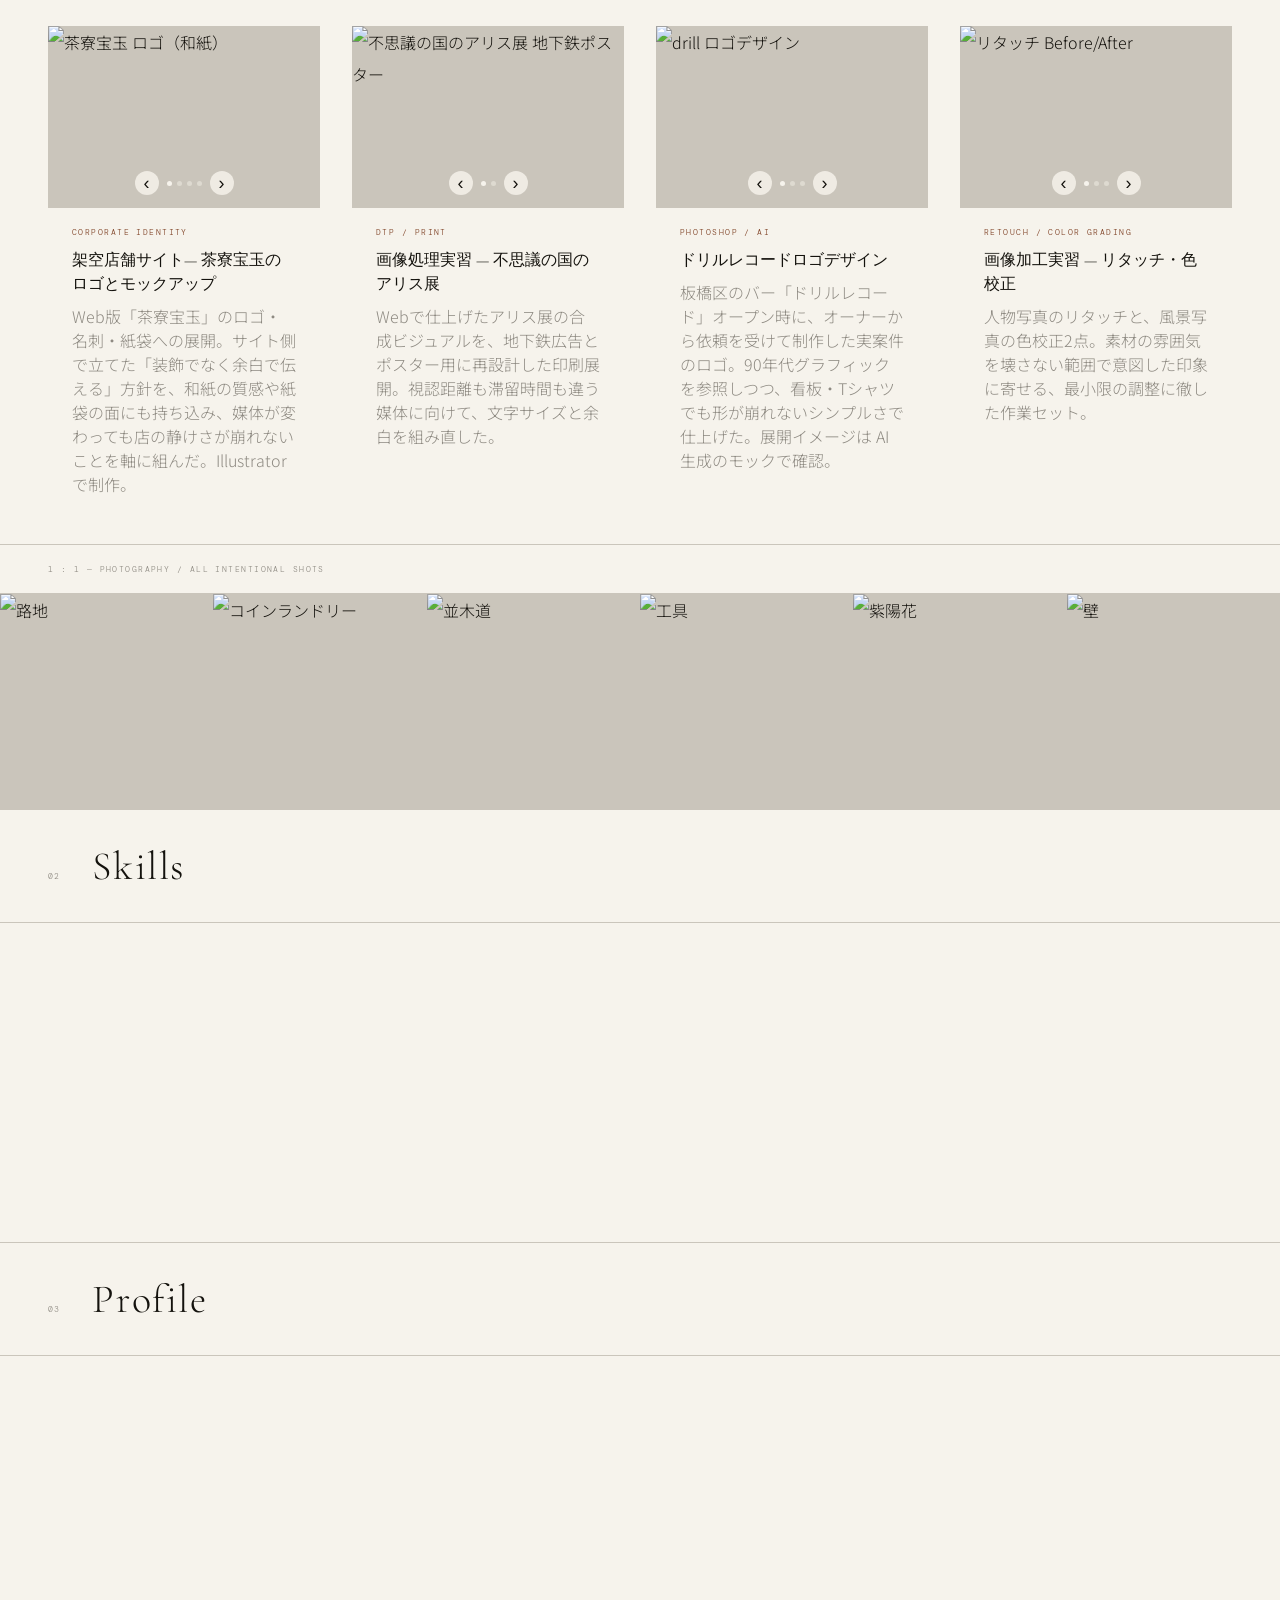
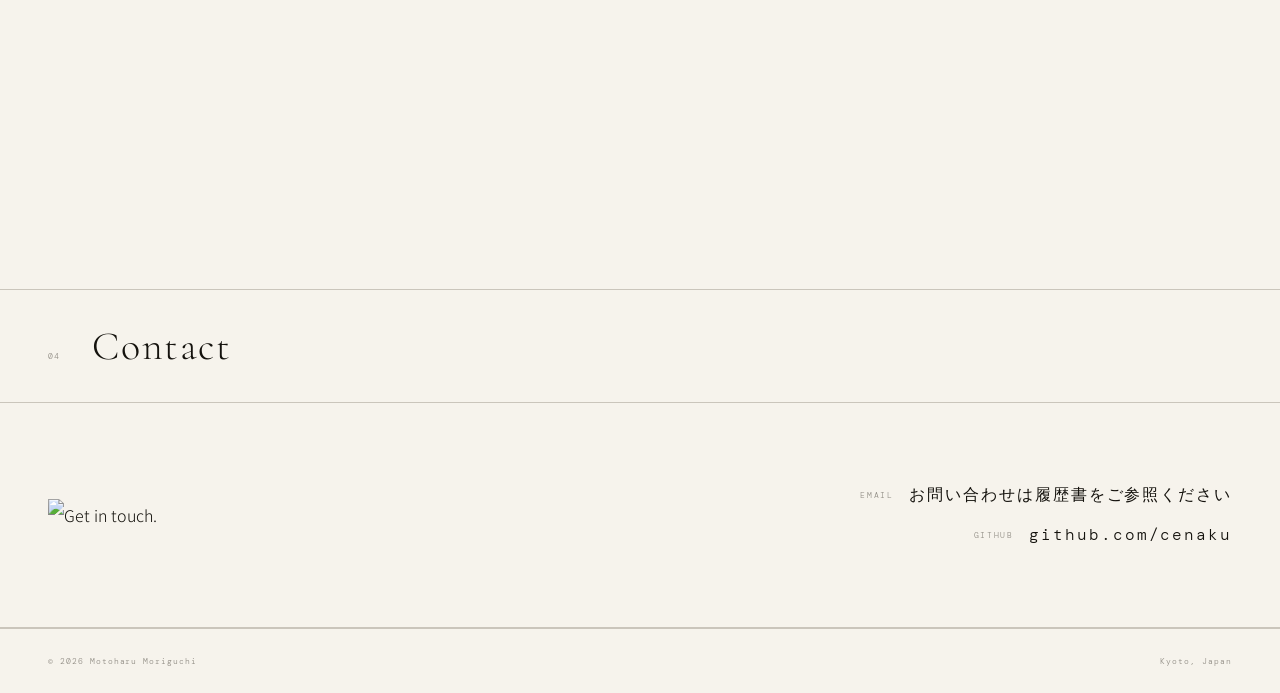
==== commit e46449a6: "fix image paths" ====
--- a/portfolio_index/index.html
+++ b/portfolio_index/index.html
@@ -83,15 +83,15 @@
           <div class="work-thumb r-16-9 work-slider" data-total="3">
             <div class="work-slides">
               <img
-                src="../assets/work/work_saryo_1.jpg"
+                src="assets/work/work_saryo_1.jpg"
                 alt="架空茶寮サイト 1"
               />
               <img
-                src="../assets/work/work_saryo_2.jpg"
+                src="assets/work/work_saryo_2.jpg"
                 alt="架空茶寮サイト 2"
               />
               <img
-                src="../assets/work/work_saryo_3.jpg"
+                src="assets/work/work_saryo_3.jpg"
                 alt="架空茶寮サイト 3"
               />
             </div>
@@ -123,7 +123,7 @@
         <li class="work-item fade-in">
           <div class="work-thumb r-16-9">
             <img
-              src="../assets/work/work_alice_1.jpg"
+              src="assets/work/work_alice_1.jpg"
               alt="不思議の国のアリス展"
             />
           </div>
@@ -143,10 +143,10 @@
         <li class="work-item fade-in">
           <div class="work-thumb r-16-9 work-slider" data-total="4">
             <div class="work-slides">
-              <img src="../assets/work/work_kyoto_1.jpg" alt="京都市情報館 1" />
-              <img src="../assets/work/work_kyoto_2.jpg" alt="京都市情報館 2" />
-              <img src="../assets/work/work_kyoto_3.jpg" alt="京都市情報館 3" />
-              <img src="../assets/work/work_kyoto_4.jpg" alt="京都市情報館 4" />
+              <img src="assets/work/work_kyoto_1.jpg" alt="京都市情報館 1" />
+              <img src="assets/work/work_kyoto_2.jpg" alt="京都市情報館 2" />
+              <img src="assets/work/work_kyoto_3.jpg" alt="京都市情報館 3" />
+              <img src="assets/work/work_kyoto_4.jpg" alt="京都市情報館 4" />
             </div>
             <div class="slider-nav">
               <button class="slider-btn slider-prev" aria-label="前へ">
@@ -182,23 +182,23 @@
             <div class="work-thumb r-3-2 work-slider" data-total="4">
               <div class="work-slides">
                 <img
-                  src="../assets/work/saryo_logo_washi.png"
+                  src="assets/work/saryo_logo_washi.png"
                   alt="茶寮宝玉 ロゴ（和紙）"
                 />
                 <img
-                  src="../assets/work/saryo_logo_washi_green.png"
+                  src="assets/work/saryo_logo_washi_green.png"
                   alt="茶寮宝玉 ロゴ（緑）"
                 />
                 <img
-                  src="../assets/work/saryo_biz-card.png"
+                  src="assets/work/saryo_biz-card.png"
                   alt="茶寮宝玉 名刺モックアップ"
                 />
                 <img
-                  src="../assets/work/washi_paperbag_logo.png"
+                  src="assets/work/washi_paperbag_logo.png"
                   alt="茶寮宝玉 紙袋モックアップ"
                 />
                 <img
-                  src="../assets/work/saryo_tea_package.png"
+                  src="assets/work/saryo_tea_package.png"
                   alt="茶寮宝玉 パッケージモックアップ"
                 />
               </div>
@@ -231,11 +231,11 @@
             <div class="work-thumb r-3-2 work-slider" data-total="2">
               <div class="work-slides">
                 <img
-                  src="../assets/work/alice_subway.jpg"
+                  src="assets/work/alice_subway.jpg"
                   alt="不思議の国のアリス展 地下鉄ポスター"
                 />
                 <img
-                  src="../assets/work/Alice_poster.png"
+                  src="assets/work/Alice_poster.png"
                   alt="不思議の国のアリス展 ポスター"
                 />
               </div>
@@ -266,11 +266,11 @@
             <div class="work-thumb r-3-2 work-slider" data-total="3">
               <div class="work-slides">
                 <img
-                  src="../assets/work/drill logos.png"
+                  src="assets/work/drill logos.png"
                   alt="drill ロゴデザイン"
                 />
-                <img src="../assets/work/drill_T.png" alt="drill Tシャツ" />
-                <img src="../assets/work/drill_T_2.png" alt="drill Tシャツ 2" />
+                <img src="assets/work/drill_T.png" alt="drill Tシャツ" />
+                <img src="assets/work/drill_T_2.png" alt="drill Tシャツ 2" />
               </div>
               <div class="slider-nav">
                 <button class="slider-btn slider-prev" aria-label="前へ">
@@ -299,15 +299,15 @@
             <div class="work-thumb r-3-2 work-slider" data-total="3">
               <div class="work-slides">
                 <img
-                  src="../assets/work/nikibi_work.png"
+                  src="assets/work/nikibi_work.png"
                   alt="リタッチ Before/After"
                 />
                 <img
-                  src="../assets/work/color_work.png"
+                  src="assets/work/color_work.png"
                   alt="風景色校正 紅葉"
                 />
                 <img
-                  src="../assets/work/light_work.png"
+                  src="assets/work/light_work.png"
                   alt="風景色校正 コンクリート"
                 />
               </div>
@@ -343,7 +343,7 @@
         <ul class="works-grid-square works-list">
           <li class="work-item fade-in">
             <div class="work-thumb r-1-1">
-              <img src="../assets/work/looking-rgb-2.png" alt="路地" />
+              <img src="assets/work/looking-rgb-2.png" alt="路地" />
               <p class="work-desc">パリ。CONTAX Tvs Digitalを持って歩いていた頃。</p>
             </div>
             <div class="work-meta">
@@ -354,7 +354,7 @@
           </li>
           <li class="work-item fade-in">
             <div class="work-thumb r-1-1">
-              <img src="../assets/work/491.png" alt="コインランドリー" />
+              <img src="assets/work/491.png" alt="コインランドリー" />
               <p class="work-desc">パリ。CONTAX Tvs Digitalを持って歩いていた頃。</p>
             </div>
             <div class="work-meta">
@@ -365,7 +365,7 @@
           </li>
           <li class="work-item fade-in">
             <div class="work-thumb r-1-1">
-              <img src="../assets/work/161020HDR2.png" alt="並木道" />
+              <img src="assets/work/161020HDR2.png" alt="並木道" />
               <p class="work-desc">滋賀、奥琵琶湖。秋。</p>
             </div>
             <div class="work-meta">
@@ -376,7 +376,7 @@
           </li>
           <li class="work-item fade-in">
             <div class="work-thumb r-1-1">
-              <img src="../assets/work/DSC00030.png" alt="工具" />
+              <img src="assets/work/DSC00030.png" alt="工具" />
               <p class="work-desc">革小物制作用の道具をクローズアップ。質感と重量感を木目の背景で。Shopify販売ページ用。</p>
 
             </div>
@@ -388,7 +388,7 @@
           </li>
           <li class="work-item fade-in">
             <div class="work-thumb r-1-1">
-              <img src="../assets/work/SDIM0994.png" alt="紫陽花" />
+              <img src="assets/work/SDIM0994.png" alt="紫陽花" />
               <p class="work-desc">野外、木漏れ日のみ。フラッシュなし。背景を限界まで整理した。</p>
             </div>
             <div class="work-meta">
@@ -399,7 +399,7 @@
           </li>
           <li class="work-item fade-in">
             <div class="work-thumb r-1-1">
-              <img src="../assets/work/SDIM1585-2.png" alt="壁" />
+              <img src="assets/work/SDIM1585-2.png" alt="壁" />
               <p class="work-desc">京都駅バス停付近。光と色の重なりを狙った一枚。</p>
             </div>
             <div class="work-meta">
@@ -538,7 +538,7 @@
       </div>
       <div class="contact-inner">
         <img
-          src="../assets/get_in_touch.svg"
+          src="assets/get_in_touch.svg"
           alt="Get in touch."
           class="contact-headline-svg"
         />
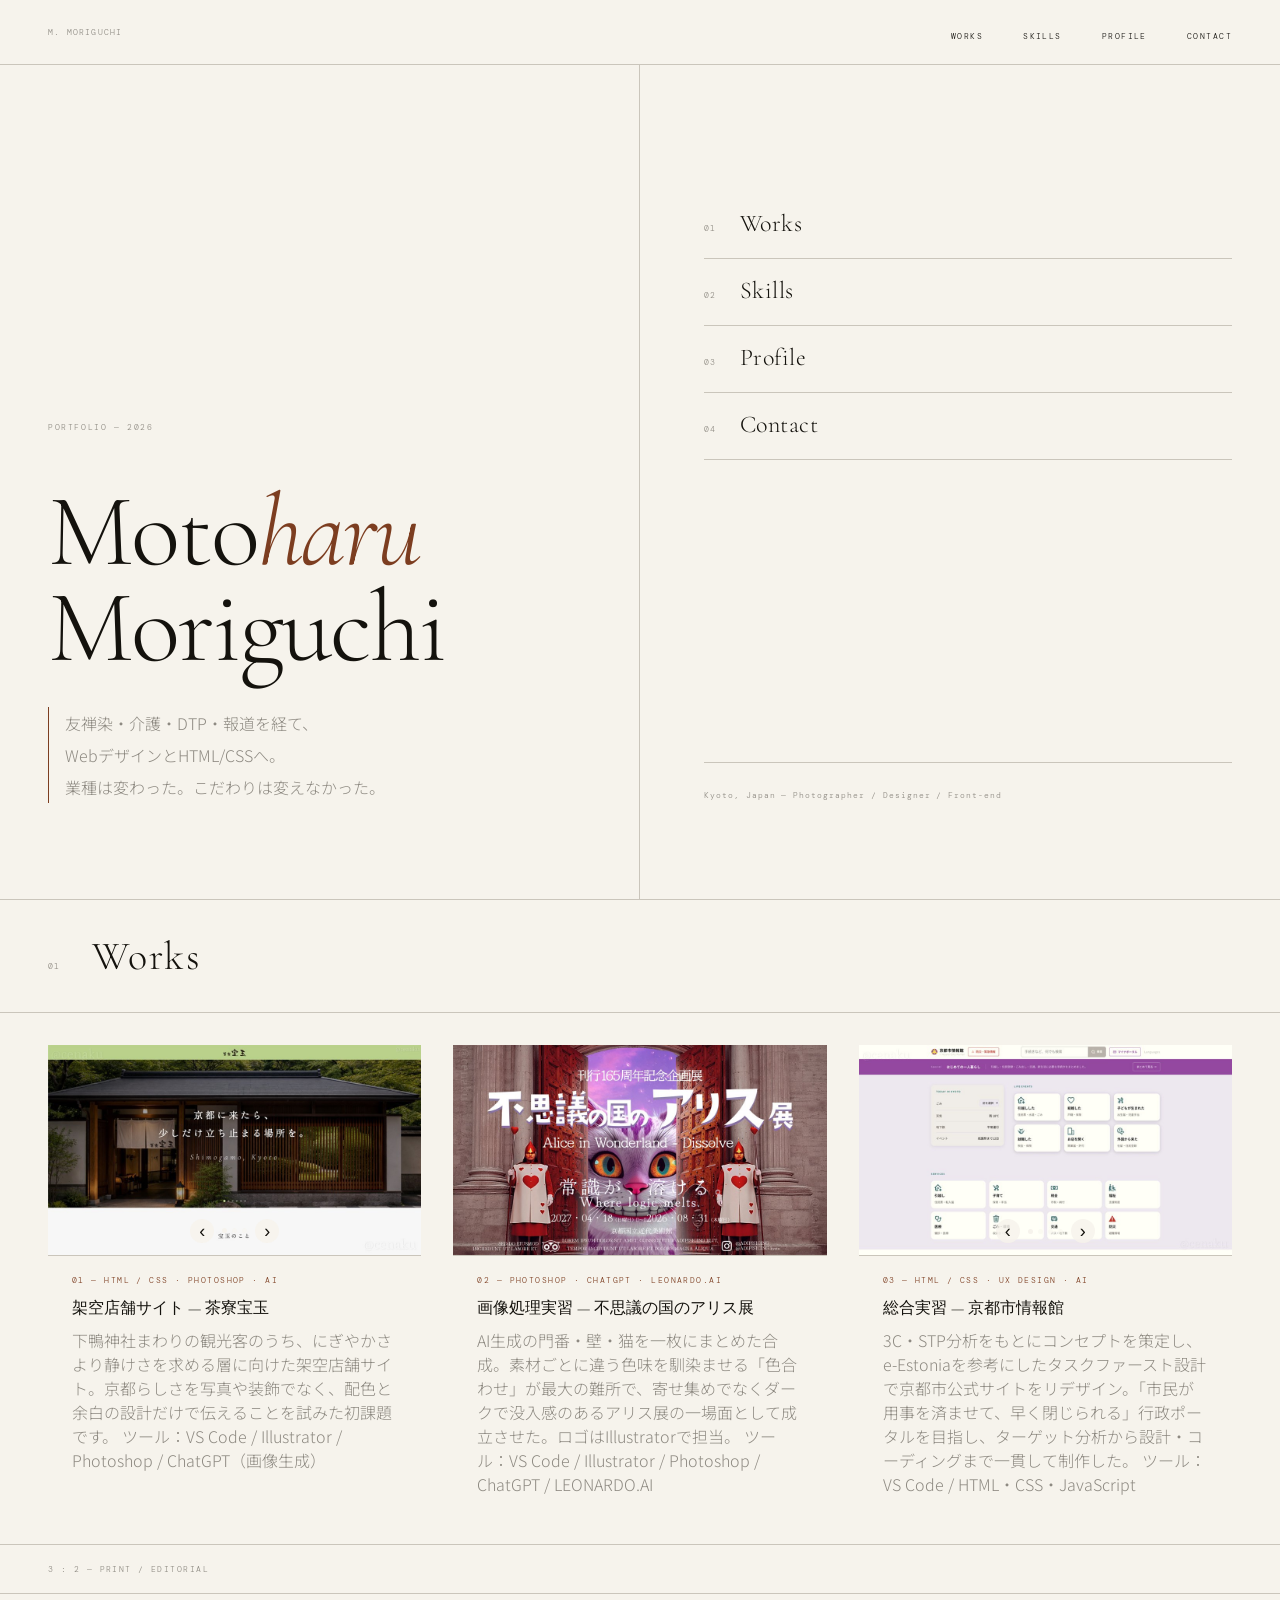
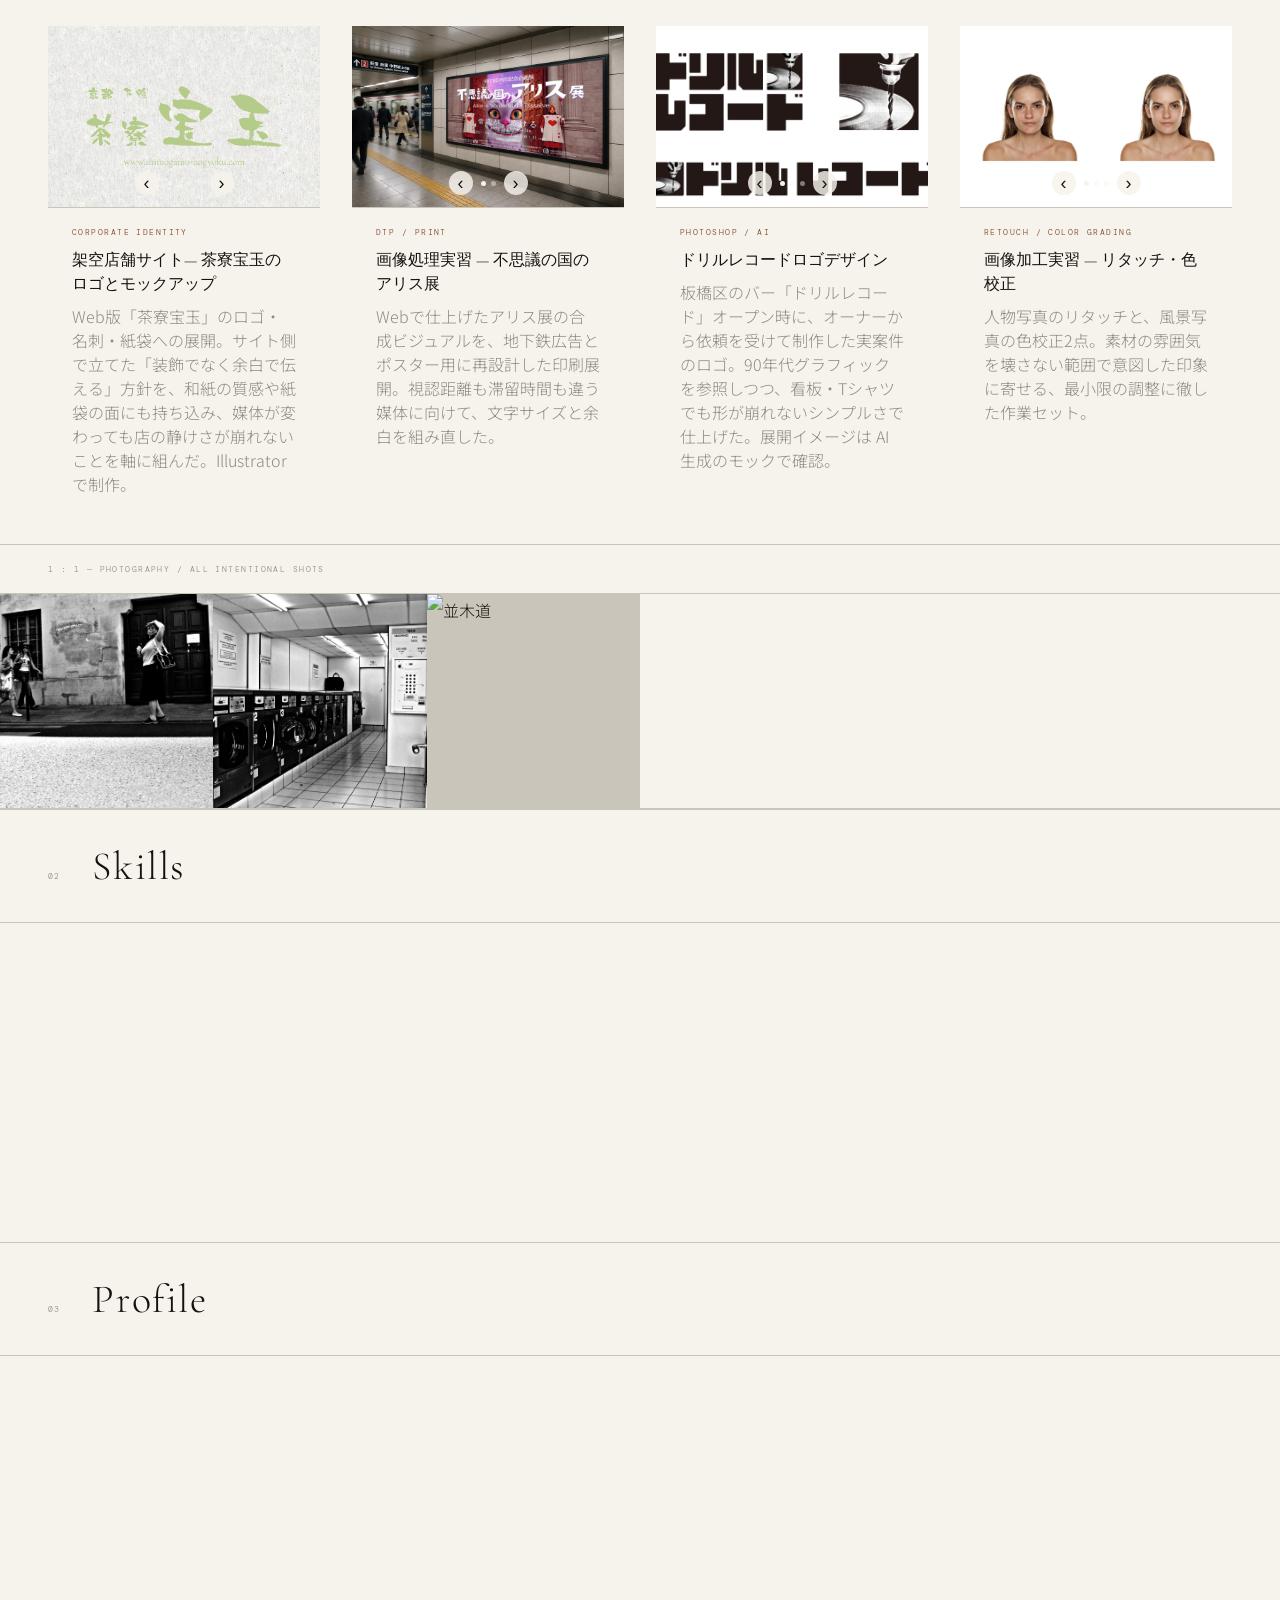
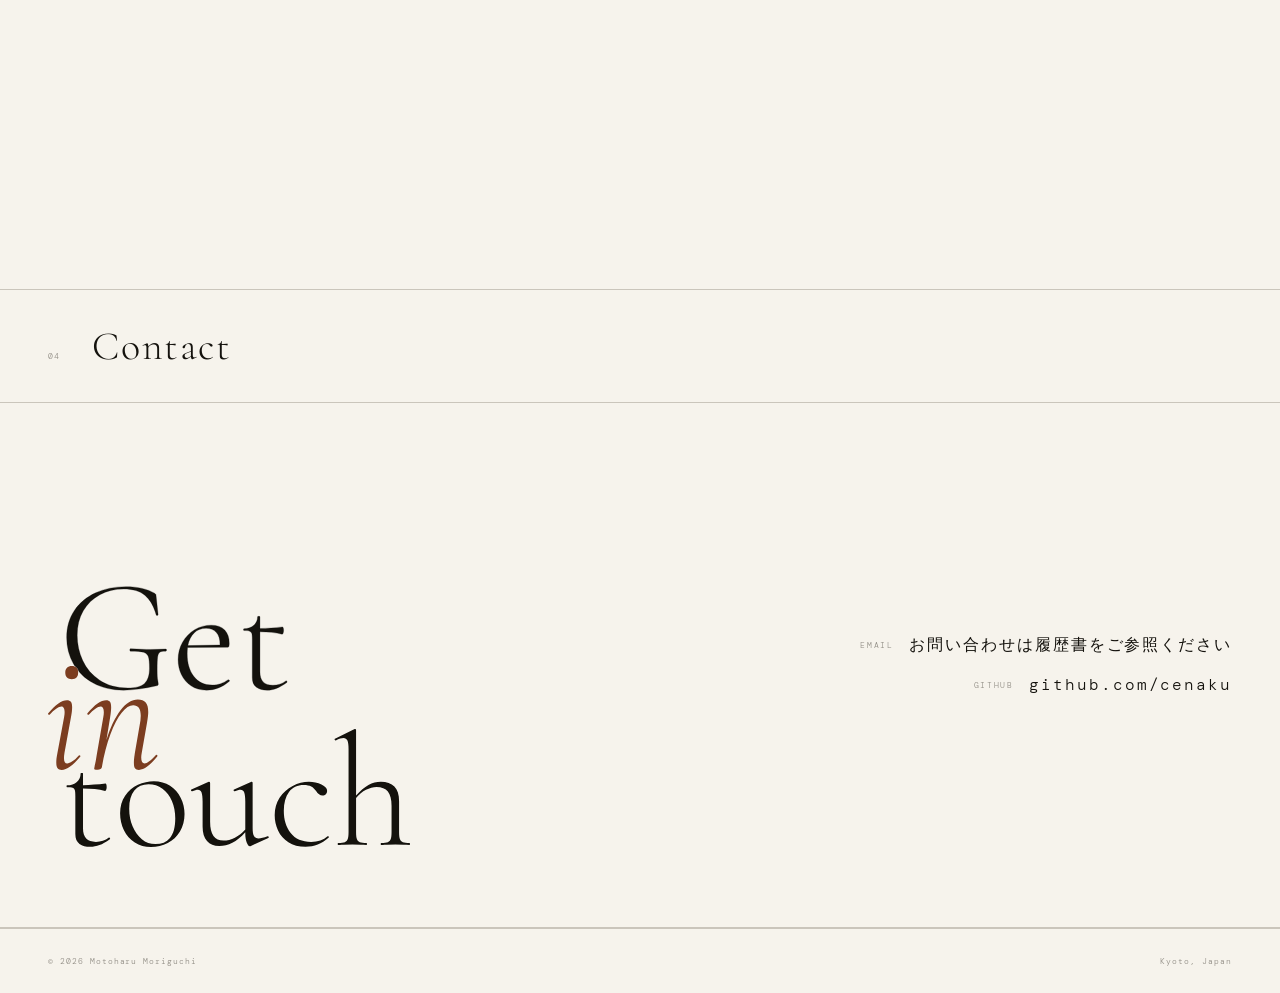
==== commit b286e218: "fix image paths" ====
--- a/portfolio_index/index.html
+++ b/portfolio_index/index.html
@@ -83,15 +83,15 @@
           <div class="work-thumb r-16-9 work-slider" data-total="3">
             <div class="work-slides">
               <img
-                src="assets/work/work_saryo_1.jpg"
+                src="../assets/work/work_saryo_1.jpg"
                 alt="架空茶寮サイト 1"
               />
               <img
-                src="assets/work/work_saryo_2.jpg"
+                src="../assets/work/work_saryo_2.jpg"
                 alt="架空茶寮サイト 2"
               />
               <img
-                src="assets/work/work_saryo_3.jpg"
+                src="../assets/work/work_saryo_3.jpg"
                 alt="架空茶寮サイト 3"
               />
             </div>
@@ -123,7 +123,7 @@
         <li class="work-item fade-in">
           <div class="work-thumb r-16-9">
             <img
-              src="assets/work/work_alice_1.jpg"
+              src="../assets/work/work_alice_1.jpg"
               alt="不思議の国のアリス展"
             />
           </div>
@@ -143,10 +143,10 @@
         <li class="work-item fade-in">
           <div class="work-thumb r-16-9 work-slider" data-total="4">
             <div class="work-slides">
-              <img src="assets/work/work_kyoto_1.jpg" alt="京都市情報館 1" />
-              <img src="assets/work/work_kyoto_2.jpg" alt="京都市情報館 2" />
-              <img src="assets/work/work_kyoto_3.jpg" alt="京都市情報館 3" />
-              <img src="assets/work/work_kyoto_4.jpg" alt="京都市情報館 4" />
+              <img src="../assets/work/work_kyoto_1.jpg" alt="京都市情報館 1" />
+              <img src="../assets/work/work_kyoto_2.jpg" alt="京都市情報館 2" />
+              <img src="../assets/work/work_kyoto_3.jpg" alt="京都市情報館 3" />
+              <img src="../assets/work/work_kyoto_4.jpg" alt="京都市情報館 4" />
             </div>
             <div class="slider-nav">
               <button class="slider-btn slider-prev" aria-label="前へ">
@@ -182,23 +182,23 @@
             <div class="work-thumb r-3-2 work-slider" data-total="4">
               <div class="work-slides">
                 <img
-                  src="assets/work/saryo_logo_washi.png"
+                  src="../assets/work/saryo_logo_washi.png"
                   alt="茶寮宝玉 ロゴ（和紙）"
                 />
                 <img
-                  src="assets/work/saryo_logo_washi_green.png"
+                  src="../assets/work/saryo_logo_washi_green.png"
                   alt="茶寮宝玉 ロゴ（緑）"
                 />
                 <img
-                  src="assets/work/saryo_biz-card.png"
+                  src="../assets/work/saryo_biz-card.png"
                   alt="茶寮宝玉 名刺モックアップ"
                 />
                 <img
-                  src="assets/work/washi_paperbag_logo.png"
+                  src="../assets/work/washi_paperbag_logo.png"
                   alt="茶寮宝玉 紙袋モックアップ"
                 />
                 <img
-                  src="assets/work/saryo_tea_package.png"
+                  src="../assets/work/saryo_tea_package.png"
                   alt="茶寮宝玉 パッケージモックアップ"
                 />
               </div>
@@ -231,11 +231,11 @@
             <div class="work-thumb r-3-2 work-slider" data-total="2">
               <div class="work-slides">
                 <img
-                  src="assets/work/alice_subway.jpg"
+                  src="../assets/work/alice_subway.jpg"
                   alt="不思議の国のアリス展 地下鉄ポスター"
                 />
                 <img
-                  src="assets/work/Alice_poster.png"
+                  src="../assets/work/Alice_poster.png"
                   alt="不思議の国のアリス展 ポスター"
                 />
               </div>
@@ -266,11 +266,11 @@
             <div class="work-thumb r-3-2 work-slider" data-total="3">
               <div class="work-slides">
                 <img
-                  src="assets/work/drill logos.png"
+                  src="../assets/work/drill logos.png"
                   alt="drill ロゴデザイン"
                 />
-                <img src="assets/work/drill_T.png" alt="drill Tシャツ" />
-                <img src="assets/work/drill_T_2.png" alt="drill Tシャツ 2" />
+                <img src="../assets/work/drill_T.png" alt="drill Tシャツ" />
+                <img src="../assets/work/drill_T_2.png" alt="drill Tシャツ 2" />
               </div>
               <div class="slider-nav">
                 <button class="slider-btn slider-prev" aria-label="前へ">
@@ -299,15 +299,15 @@
             <div class="work-thumb r-3-2 work-slider" data-total="3">
               <div class="work-slides">
                 <img
-                  src="assets/work/nikibi_work.png"
+                  src="../assets/work/nikibi_work.png"
                   alt="リタッチ Before/After"
                 />
                 <img
-                  src="assets/work/color_work.png"
+                  src="../assets/work/color_work.png"
                   alt="風景色校正 紅葉"
                 />
                 <img
-                  src="assets/work/light_work.png"
+                  src="../assets/work/light_work.png"
                   alt="風景色校正 コンクリート"
                 />
               </div>
@@ -343,7 +343,7 @@
         <ul class="works-grid-square works-list">
           <li class="work-item fade-in">
             <div class="work-thumb r-1-1">
-              <img src="assets/work/looking-rgb-2.png" alt="路地" />
+              <img src="../assets/work/looking-rgb-2.png" alt="路地" />
               <p class="work-desc">パリ。CONTAX Tvs Digitalを持って歩いていた頃。</p>
             </div>
             <div class="work-meta">
@@ -354,7 +354,7 @@
           </li>
           <li class="work-item fade-in">
             <div class="work-thumb r-1-1">
-              <img src="assets/work/491.png" alt="コインランドリー" />
+              <img src="../assets/work/491.png" alt="コインランドリー" />
               <p class="work-desc">パリ。CONTAX Tvs Digitalを持って歩いていた頃。</p>
             </div>
             <div class="work-meta">
@@ -365,7 +365,7 @@
           </li>
           <li class="work-item fade-in">
             <div class="work-thumb r-1-1">
-              <img src="assets/work/161020HDR2.png" alt="並木道" />
+              <img src="../assets/work/161020HDR2.png" alt="並木道" />
               <p class="work-desc">滋賀、奥琵琶湖。秋。</p>
             </div>
             <div class="work-meta">
@@ -376,7 +376,7 @@
           </li>
           <li class="work-item fade-in">
             <div class="work-thumb r-1-1">
-              <img src="assets/work/DSC00030.png" alt="工具" />
+              <img src="../assets/work/DSC00030.png" alt="工具" />
               <p class="work-desc">革小物制作用の道具をクローズアップ。質感と重量感を木目の背景で。Shopify販売ページ用。</p>
 
             </div>
@@ -388,7 +388,7 @@
           </li>
           <li class="work-item fade-in">
             <div class="work-thumb r-1-1">
-              <img src="assets/work/SDIM0994.png" alt="紫陽花" />
+              <img src="../assets/work/SDIM0994.png" alt="紫陽花" />
               <p class="work-desc">野外、木漏れ日のみ。フラッシュなし。背景を限界まで整理した。</p>
             </div>
             <div class="work-meta">
@@ -399,7 +399,7 @@
           </li>
           <li class="work-item fade-in">
             <div class="work-thumb r-1-1">
-              <img src="assets/work/SDIM1585-2.png" alt="壁" />
+              <img src="../assets/work/SDIM1585-2.png" alt="壁" />
               <p class="work-desc">京都駅バス停付近。光と色の重なりを狙った一枚。</p>
             </div>
             <div class="work-meta">
@@ -538,7 +538,7 @@
       </div>
       <div class="contact-inner">
         <img
-          src="assets/get_in_touch.svg"
+          src="../assets/get_in_touch.svg"
           alt="Get in touch."
           class="contact-headline-svg"
         />
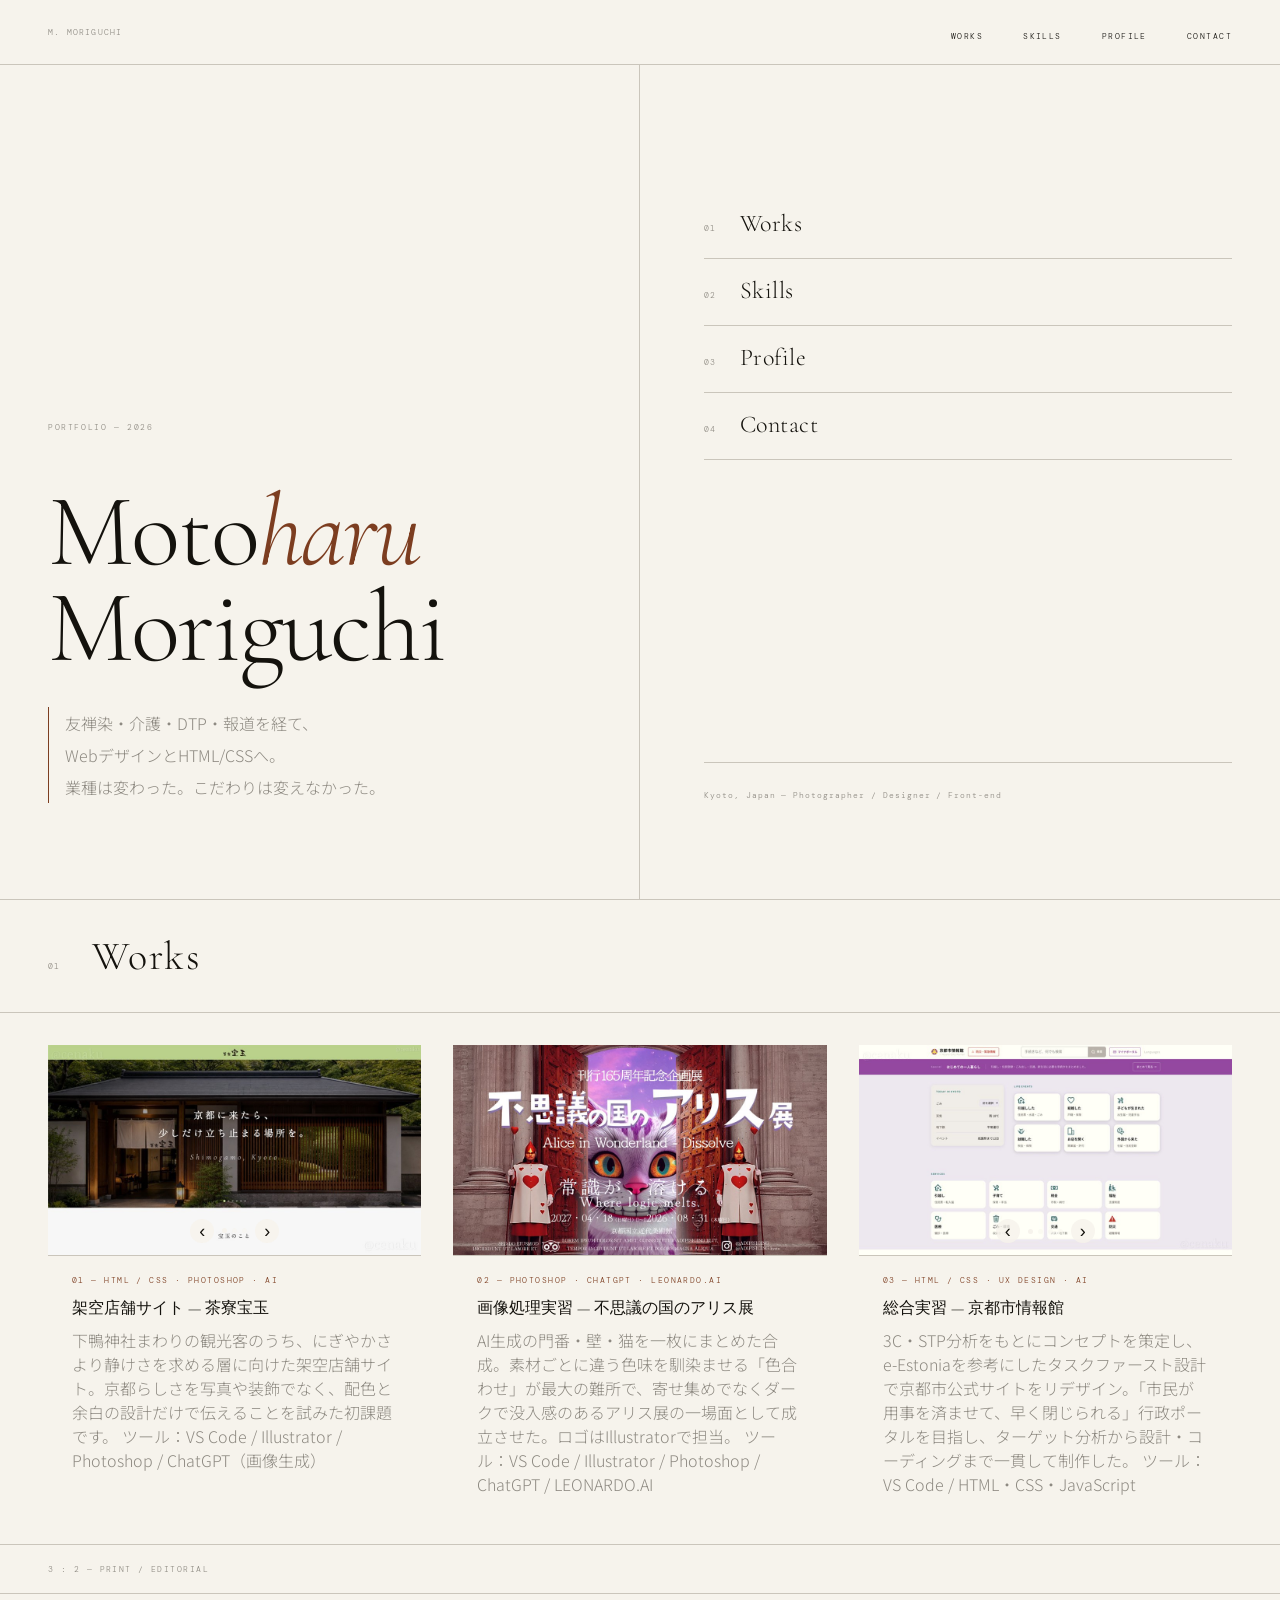
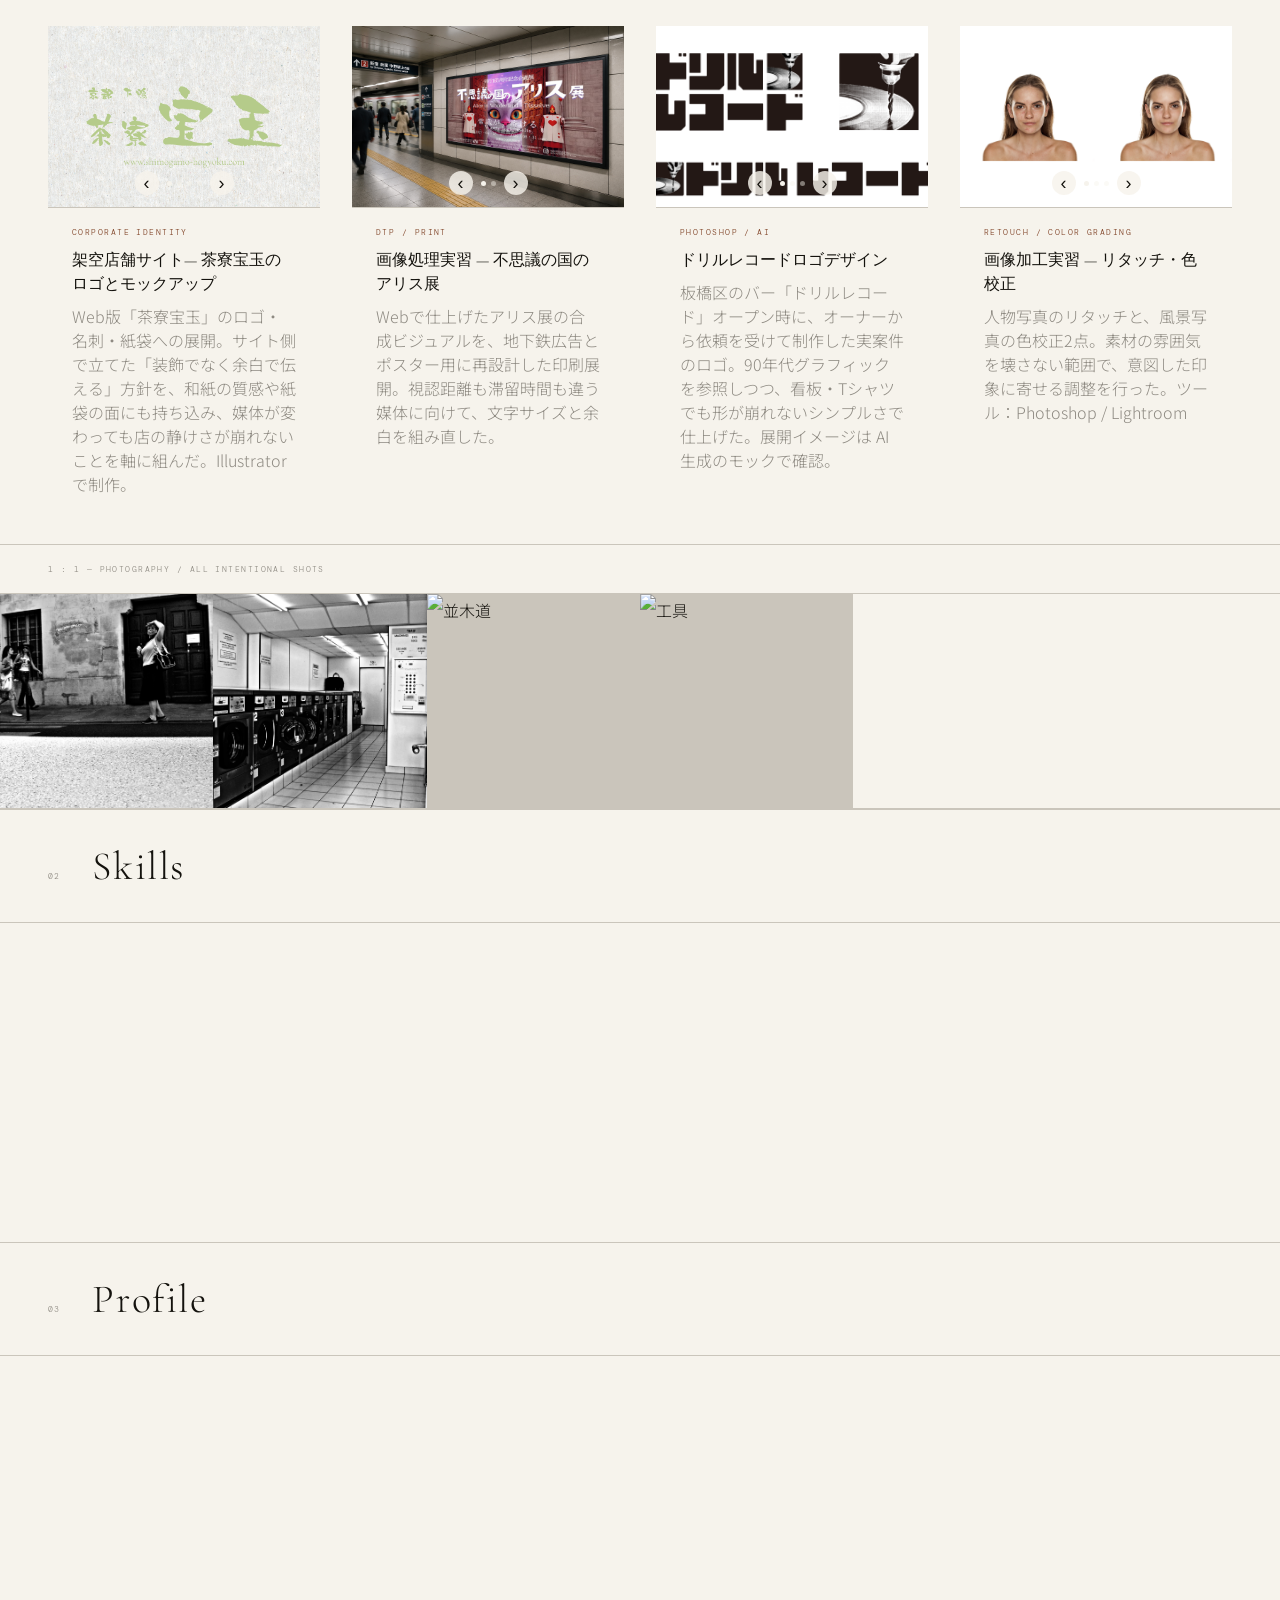
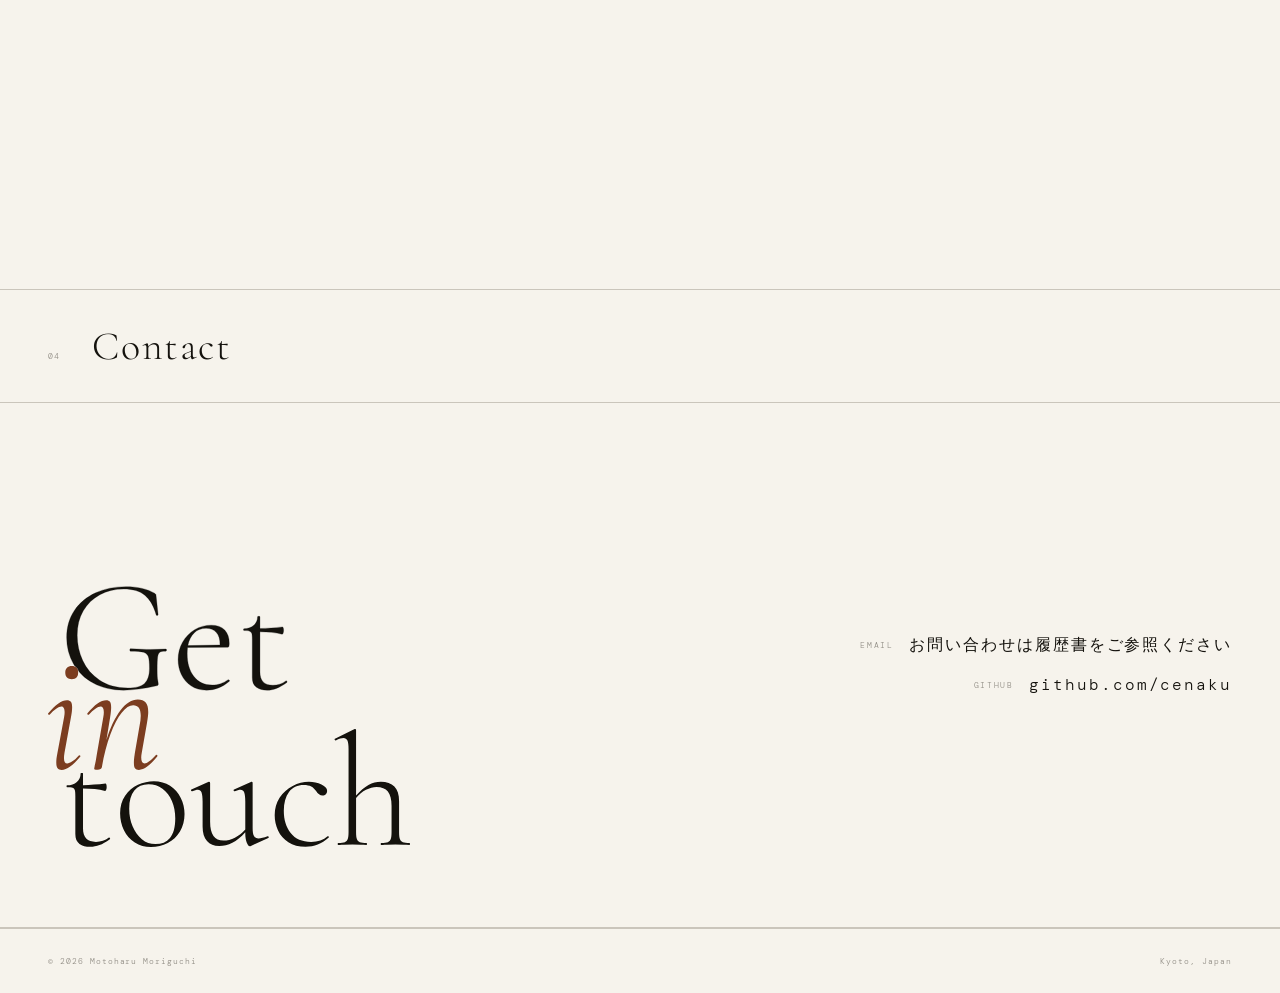
==== commit acd4af2d: "Refine project description in index.html Updated project description for clarity and detail." ====
--- a/portfolio_index/index.html
+++ b/portfolio_index/index.html
@@ -329,7 +329,7 @@
               <div class="work-tag">Retouch / Color Grading</div>
               <h3 class="work-title serif">画像加工実習 — リタッチ・色校正</h3>
               <p class="work-desc">
-                人物写真のリタッチと、風景写真の色校正2点。素材の雰囲気を壊さない範囲で意図した印象に寄せる、最小限の調整に徹した作業セット。
+                人物写真のリタッチと、風景写真の色校正2点。素材の雰囲気を壊さない範囲で、意図した印象に寄せる調整を行った。ツール：Photoshop / Lightroom
               </p>
             </div>
           </li>
